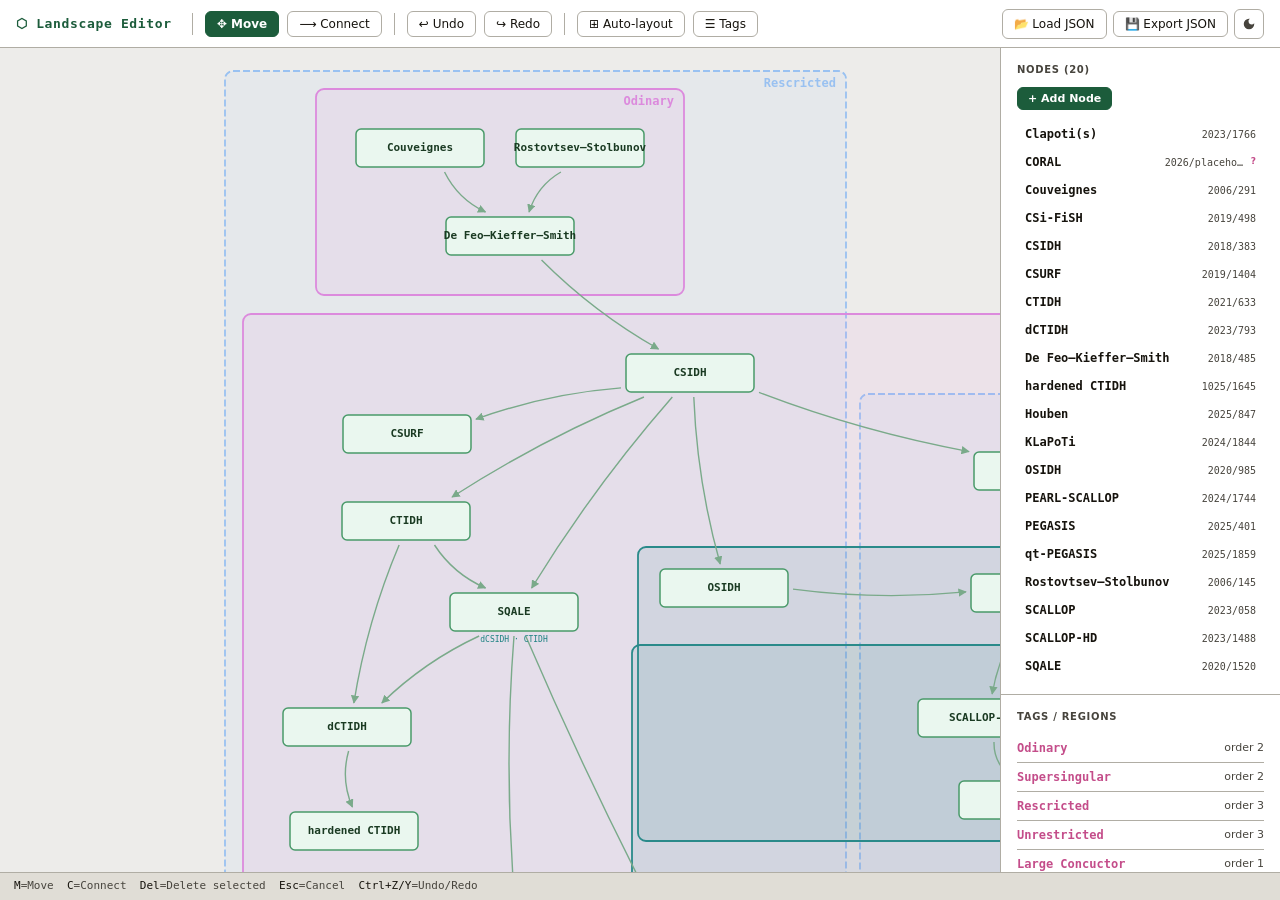
==== editor.html @ 54ca2d63 "new version" ====
<!DOCTYPE html>
<html lang="en">
<head>
<meta charset="UTF-8">
<meta name="viewport" content="width=device-width, initial-scale=1.0">
<title>Isogeny Hub — Landscape Editor</title>
<link rel="stylesheet" href="style.css">
<style>
/* ── Override body for editor layout ── */
html, body { height: 100%; overflow: hidden; }

/* ── App shell ── */
#app {
    display: flex;
    flex-direction: column;
    height: 100vh;
}

/* ── Topbar ── */
.topbar {
    display: flex;
    align-items: center;
    gap: 8px;
    padding: 6px 16px;
    background: var(--surface);
    border-bottom: 1px solid var(--border);
    flex-shrink: 0;
    flex-wrap: wrap;
    min-height: 48px;
}
.topbar-logo { font-family: var(--mono); font-size: 13px; font-weight: 600; color: var(--accent); letter-spacing:.05em; white-space:nowrap; margin-right: 8px; }
.topbar-sep  { width: 1px; height: 22px; background: var(--border); margin: 0 4px; flex-shrink: 0; }
.topbar-right { margin-left: auto; display: flex; gap: 6px; align-items: center; }

/* ── Mode buttons ── */
.mode-btn {
    padding: 5px 11px;
    border: 1px solid var(--border);
    border-radius: var(--r);
    background: var(--surface);
    color: var(--text);
    font-size: 12px;
    font-family: var(--sans);
    cursor: pointer;
    transition: all .15s;
    white-space: nowrap;
    display: flex; align-items: center; gap: 5px;
}
.mode-btn:hover { background: var(--surface2); }
.mode-btn.active { background: var(--accent); border-color: var(--accent); color: #fff; font-weight: 600; }
.mode-btn.danger:hover { background: var(--red, #c0392b); border-color: var(--red,#c0392b); color: #fff; }

/* ── Editor body ── */
.editor-body {
    display: flex;
    flex: 1;
    overflow: hidden;
}

/* ── Canvas ── */
.canvas-wrap {
    flex: 1;
    position: relative;
    overflow: hidden;
    background: var(--bg);
}
#graph-svg {
    display: block;
    width: 100%;
    height: 100%;
    touch-action: none;
}
#graph-svg.mode-move    { cursor: default; }
#graph-svg.mode-connect { cursor: crosshair; }
#graph-svg.mode-pan     { cursor: grab; }
#graph-svg.dragging-canvas { cursor: grabbing !important; }
#graph-svg.dragging-node   { cursor: grabbing !important; }

/* Connect line preview */
#connect-preview { pointer-events: none; }

/* ── Status bar ── */
.statusbar {
    height: 28px;
    background: var(--surface2);
    border-top: 1px solid var(--border);
    padding: 0 14px;
    display: flex;
    align-items: center;
    gap: 16px;
    font-size: 11px;
    color: var(--muted);
    flex-shrink: 0;
    font-family: var(--mono);
}
.statusbar-key { color: var(--text); }

/* ── Side panel ── */
.side-panel {
    width: 280px;
    min-width: 240px;
    background: var(--surface);
    border-left: 1px solid var(--border);
    display: flex;
    flex-direction: column;
    overflow: hidden;
    flex-shrink: 0;
}
.panel-section {
    padding: 14px 16px;
    border-bottom: 1px solid var(--border);
}
.panel-section-title {
    font-size: 10px;
    font-weight: 700;
    text-transform: uppercase;
    letter-spacing: .07em;
    color: var(--muted);
    margin-bottom: 10px;
}
.panel-scroll { overflow-y: auto; flex: 1; }

/* Form elements */
.field { margin-bottom: 10px; }
.field label { display: block; font-size: 11px; font-weight: 600; color: var(--muted); margin-bottom: 3px; text-transform: uppercase; letter-spacing:.04em; }
.field input, .field textarea, .field select {
    width: 100%;
    padding: 5px 8px;
    background: var(--bg);
    border: 1px solid var(--border);
    border-radius: var(--r);
    color: var(--text);
    font-size: 12px;
    font-family: var(--mono);
    transition: border-color .15s;
}
.field input:focus, .field textarea:focus {
    outline: none;
    border-color: var(--accent);
}
.field textarea { resize: vertical; min-height: 48px; }
.field .hint { font-size: 10px; color: var(--muted); margin-top: 2px; }
.checkbox-row { display: flex; align-items: center; gap: 7px; font-size: 12px; cursor: pointer; margin-bottom: 6px; }
.checkbox-row input[type=checkbox] { accent-color: var(--accent); width: 14px; height: 14px; cursor: pointer; }

/* Tag checkboxes */
.tag-checks { display: flex; flex-wrap: wrap; gap: 5px; margin-top: 4px; }
.tag-check {
    display: flex; align-items: center; gap: 4px;
    padding: 3px 8px;
    border: 1px solid var(--border);
    border-radius: 20px;
    font-size: 11px;
    cursor: pointer;
    transition: all .15s;
    background: var(--surface);
    color: var(--muted);
    font-family: var(--mono);
}
.tag-check.checked { background: var(--accent); border-color: var(--accent); color: #fff; }
.tag-check input { display: none; }

/* Node list */
.node-list { list-style: none; padding: 0; margin: 0; }
.node-list li {
    display: flex; align-items: center; gap: 6px;
    padding: 5px 8px;
    border-radius: var(--r);
    font-size: 12px;
    cursor: pointer;
    transition: background .1s;
}
.node-list li:hover { background: var(--surface2); }
.node-list li.selected { background: var(--accent-light); }
.node-list-name { font-family: var(--mono); font-weight: 600; flex: 1; color: var(--text); white-space: nowrap; overflow: hidden; text-overflow: ellipsis; }
.node-list-id   { font-size: 10px; color: var(--muted); font-family: var(--mono); white-space: nowrap; overflow: hidden; text-overflow: ellipsis; max-width: 80px; }

/* Tags manager */
.tag-row {
    display: flex; align-items: center; gap: 6px;
    padding: 5px 0;
    border-bottom: 1px solid var(--border);
}
.tag-row:last-child { border-bottom: none; }
.tag-label-text { font-family: var(--mono); font-size: 12px; flex: 1; color: var(--text); }
.tag-order-text { font-size: 11px; color: var(--muted); }

/* ── Modal ── */
.modal-overlay {
    position: fixed; inset: 0;
    background: rgba(0,0,0,.55);
    backdrop-filter: blur(2px);
    z-index: 200;
    display: flex; align-items: center; justify-content: center;
    padding: 20px;
}
.modal-box {
    background: var(--surface);
    border: 1px solid var(--border);
    border-radius: 10px;
    box-shadow: 0 12px 44px rgba(0,0,0,.22);
    max-width: 500px; width: 100%;
    max-height: 85vh; overflow-y: auto;
    position: relative;
}
.modal-header {
    padding: 18px 20px 14px;
    border-bottom: 1px solid var(--border);
    display: flex; align-items: center; justify-content: space-between;
}
.modal-title { font-family: var(--mono); font-size: 15px; font-weight: 600; }
.modal-close { background: none; border: none; cursor: pointer; color: var(--muted); font-size: 20px; padding: 2px 6px; border-radius: 4px; }
.modal-close:hover { background: var(--surface2); }
.modal-body { padding: 18px 20px; }
.modal-footer { padding: 12px 20px; border-top: 1px solid var(--border); display: flex; justify-content: flex-end; gap: 8px; }

/* ── Buttons ── */
.btn { padding: 6px 14px; border-radius: var(--r); font-size: 13px; font-family: var(--sans); cursor: pointer; transition: all .15s; border: 1px solid var(--border); background: var(--surface); color: var(--text); }
.btn:hover { background: var(--surface2); }
.btn-primary { background: var(--accent); border-color: var(--accent); color: #fff; font-weight: 600; }
.btn-primary:hover { background: var(--accent-h); }
.btn-danger  { background: #c0392b; border-color: #c0392b; color: #fff; font-weight: 600; }
.btn-danger:hover  { background: #a93226; }
.btn-sm { padding: 4px 10px; font-size: 11px; }
.btn-icon { padding: 4px 7px; font-size: 14px; line-height: 1; min-width: 26px; text-align: center; }

/* ── Uncertain badge in list ── */
.badge-uncertain { font-size: 9px; color: #c44d8a; font-weight: 700; }

/* ── Edge info panel ── */
.edge-info {
    padding: 12px 16px;
    font-size: 12px;
}
.edge-arrow { font-family: var(--mono); font-size: 13px; color: var(--accent); margin: 6px 0 12px; }

/* ── Empty state ── */
.empty-state { padding: 24px 16px; font-size: 12px; color: var(--muted); text-align: center; line-height: 1.6; }

/* ── Icon buttons ── */
.icon-btn { background: none; border: 1px solid var(--border); border-radius: var(--r); padding: 5px; cursor: pointer; color: var(--muted); display: flex; align-items: center; width: 30px; height: 30px; justify-content: center; transition: all .15s; }
.icon-btn:hover { background: var(--surface2); color: var(--text); }
.icon-btn svg { width: 14px; height: 14px; fill: currentColor; }

@media (max-width: 640px) {
    .side-panel { display: none; }
}
</style>
</head>
<body>
<div id="app">

<!-- ══ TOP BAR ══ -->
<div class="topbar">
    <span class="topbar-logo">⬡ Landscape Editor</span>
    <div class="topbar-sep"></div>

    <!-- Mode buttons -->
    <button class="mode-btn active" id="btn-move"    title="M">✥ Move</button>
    <button class="mode-btn"        id="btn-connect" title="C">⟶ Connect</button>

    <div class="topbar-sep"></div>

    <button class="mode-btn" id="btn-undo" title="Ctrl+Z">↩ Undo</button>
    <button class="mode-btn" id="btn-redo" title="Ctrl+Y">↪ Redo</button>

    <div class="topbar-sep"></div>

    <button class="mode-btn" id="btn-autolayout">⊞ Auto-layout</button>
    <button class="mode-btn" id="btn-tags">☰ Tags</button>

    <div class="topbar-right">
        <label class="mode-btn" title="Load JSON file" style="cursor:pointer">
            📂 Load JSON <input type="file" id="file-input" accept=".json" style="display:none">
        </label>
        <button class="mode-btn" id="btn-export">💾 Export JSON</button>
        <button class="icon-btn" id="btn-theme">
            <svg id="i-sun" viewBox="0 0 24 24" style="display:none"><path d="M12 7a5 5 0 1 0 0 10A5 5 0 0 0 12 7zM2 13h2c.55 0 1-.45 1-1s-.45-1-1-1H2c-.55 0-1 .45-1 1s.45 1 1 1zm18 0h2c.55 0 1-.45 1-1s-.45-1-1-1h-2c-.55 0-1 .45-1 1s.45 1 1 1zM11 2v2c0 .55.45 1 1 1s1-.45 1-1V2c0-.55-.45-1-1-1s-1 .45-1 1zm0 18v2c0 .55.45 1 1 1s1-.45 1-1v-2c0-.55-.45-1-1-1s-1 .45-1 1zM5.99 4.58a1 1 0 0 0-1.41 1.41l1.06 1.06a1 1 0 1 0 1.41-1.41L5.99 4.58zm12.37 12.37a1 1 0 0 0-1.41 1.41l1.06 1.06a1 1 0 1 0 1.41-1.41l-1.06-1.06zm1.06-12.37-1.06 1.06a1 1 0 1 0 1.41 1.41l1.06-1.06a1 1 0 0 0-1.41-1.41zM7.05 18.36l-1.06 1.06a1 1 0 1 0 1.41 1.41l1.06-1.06a1 1 0 0 0-1.41-1.41z"/></svg>
            <svg id="i-moon" viewBox="0 0 24 24"><path d="M12 3a9 9 0 1 0 9 9c0-.46-.04-.92-.1-1.36a5.389 5.389 0 0 1-4.4 2.26 5.403 5.403 0 0 1-3.14-9.8A9.028 9.028 0 0 0 12 3z"/></svg>
        </button>
    </div>
</div>

<!-- ══ EDITOR BODY ══ -->
<div class="editor-body">

    <!-- Canvas -->
    <div class="canvas-wrap" id="canvas-wrap">
        <svg id="graph-svg" class="mode-move" xmlns="http://www.w3.org/2000/svg">
            <defs>
                <marker id="arr" viewBox="0 0 10 10" refX="9" refY="5" markerWidth="6" markerHeight="6" orient="auto-start-reverse">
                    <path id="arr-path" d="M0,0 L10,5 L0,10 z"/>
                </marker>
                <marker id="arr-sel" viewBox="0 0 10 10" refX="9" refY="5" markerWidth="6" markerHeight="6" orient="auto-start-reverse">
                    <path d="M0,0 L10,5 L0,10 z" fill="#f59e0b"/>
                </marker>
                <marker id="arr-prev" viewBox="0 0 10 10" refX="9" refY="5" markerWidth="6" markerHeight="6" orient="auto-start-reverse">
                    <path d="M0,0 L10,5 L0,10 z" fill="#5cc98a" opacity=".6"/>
                </marker>
            </defs>
            <g id="root">
                <g id="layer-regions"></g>
                <g id="layer-edges"></g>
                <g id="layer-nodes"></g>
            </g>
            <!-- connect preview line -->
            <line id="connect-preview" x1="0" y1="0" x2="0" y2="0"
                  stroke="#5cc98a" stroke-width="1.5" stroke-dasharray="6,3"
                  marker-end="url(#arr-prev)" opacity="0" pointer-events="none"/>
        </svg>
    </div>

    <!-- Side panel -->
    <div class="side-panel" id="side-panel">
        <div class="panel-scroll" id="panel-content">
            <!-- filled by JS -->
        </div>
    </div>
</div>

<!-- ══ STATUS BAR ══ -->
<div class="statusbar">
    <span id="status-mode"><span class="statusbar-key">M</span>=Move&nbsp; <span class="statusbar-key">C</span>=Connect&nbsp; <span class="statusbar-key">Del</span>=Delete selected&nbsp; <span class="statusbar-key">Esc</span>=Cancel&nbsp; <span class="statusbar-key">Ctrl+Z/Y</span>=Undo/Redo</span>
    <span id="status-info" style="margin-left:auto"></span>
</div>

<!-- ══ MODALS ══ -->
<!-- Add/Edit Node -->
<div class="modal-overlay" id="modal-node" style="display:none">
    <div class="modal-box">
        <div class="modal-header">
            <span class="modal-title" id="modal-node-title">Add Node</span>
            <button class="modal-close" onclick="closeModal('modal-node')">✕</button>
        </div>
        <div class="modal-body">
            <div class="field">
                <label>ePrint ID <span style="color:var(--muted);font-weight:400">(YYYY/NNNN or noprint/name)</span></label>
                <input type="text" id="nf-id" placeholder="e.g. 2024/1234">
                <div class="hint">Used as unique key — cannot be changed after adding.</div>
            </div>
            <div class="field">
                <label>Display Name</label>
                <input type="text" id="nf-name" placeholder="e.g. CSIDH">
                <div class="hint">Use \n for a line break inside the node box.</div>
            </div>
            <div class="field">
                <label>ePrint URL <span style="color:var(--muted);font-weight:400">(leave blank if unknown)</span></label>
                <input type="url" id="nf-eprint" placeholder="https://eprint.iacr.org/...">
            </div>
            <div class="field">
                <label>Flavours <span style="color:var(--muted);font-weight:400">(comma-separated, optional)</span></label>
                <input type="text" id="nf-flavours" placeholder="e.g. CTIDH, dCTIDH">
            </div>
            <div class="field">
                <label>Tags / Categories</label>
                <div class="tag-checks" id="nf-tags"></div>
            </div>
            <div class="field">
                <label>Depends on <span style="color:var(--muted);font-weight:400">(comma-separated IDs)</span></label>
                <textarea id="nf-depends" placeholder="e.g. 2018/383, 2021/633" rows="2"></textarea>
            </div>
            <label class="checkbox-row">
                <input type="checkbox" id="nf-uncertain">
                Mark as <strong>uncertain</strong> (ePrint ID unverified)
            </label>
        </div>
        <div class="modal-footer">
            <button class="btn" onclick="closeModal('modal-node')">Cancel</button>
            <button class="btn btn-primary" id="nf-submit">Add Node</button>
        </div>
    </div>
</div>

<!-- Tags manager -->
<div class="modal-overlay" id="modal-tags" style="display:none">
    <div class="modal-box" style="max-width:640px">
        <div class="modal-header">
            <span class="modal-title">Manage Tags / Regions</span>
            <button class="modal-close" onclick="closeModal('modal-tags')">✕</button>
        </div>
        <div class="modal-body">
            <p style="font-size:12px;color:var(--muted);margin-bottom:14px">Tags define the region boxes drawn around nodes. <br><strong>Draw order:</strong> lower = drawn first (larger/outer box). Regions with draw_order > 2 use a dashed border.</p>
            <div id="tags-list"></div>
            <hr style="border:none;border-top:1px solid var(--border);margin:14px 0">
            <p class="panel-section-title">Add new tag</p>
            <div style="display:grid;grid-template-columns:1fr 80px 80px;gap:8px;align-items:end">
                <div class="field" style="margin:0">
                    <label>ID (no spaces)</label>
                    <input type="text" id="nt-id" placeholder="e.g. hd">
                </div>
                <div class="field" style="margin:0">
                    <label>Label</label>
                    <input type="text" id="nt-label" placeholder="HD">
                </div>
                <div class="field" style="margin:0">
                    <label>Order</label>
                    <input type="number" id="nt-order" value="3" min="1" max="9">
                </div>
            </div>
            <button class="btn btn-primary btn-sm" id="nt-add" style="margin-top:10px">Add Tag</button>
        </div>
        <div class="modal-footer">
            <button class="btn btn-primary" onclick="closeModal('modal-tags')">Done</button>
        </div>
    </div>
</div>

<!-- Export JSON -->
<div class="modal-overlay" id="modal-export" style="display:none">
    <div class="modal-box" style="max-width:600px">
        <div class="modal-header">
            <span class="modal-title">Export JSON</span>
            <button class="modal-close" onclick="closeModal('modal-export')">✕</button>
        </div>
        <div class="modal-body">
            <label class="checkbox-row" style="margin-bottom:12px">
                <input type="checkbox" id="exp-positions" checked>
                Include node positions (<code>_pos</code>) — viewer uses these if present, otherwise auto-layouts
            </label>
            <textarea id="exp-preview" style="width:100%;height:260px;font-family:var(--mono);font-size:11px;padding:8px;background:var(--bg);border:1px solid var(--border);border-radius:var(--r);color:var(--text);resize:none" readonly></textarea>
        </div>
        <div class="modal-footer">
            <button class="btn" onclick="closeModal('modal-export')">Cancel</button>
            <button class="btn btn-primary" id="btn-download">⬇ Download landscape_data.json</button>
        </div>
    </div>
</div>

<script>
'use strict';

/* ═══════════════════════════════════════
   CONSTANTS
═══════════════════════════════════════ */
const NODE_W = 128, NODE_H = 38
const NS = 'http://www.w3.org/2000/svg'

/* ═══════════════════════════════════════
   THEME
═══════════════════════════════════════ */
let isDark = (localStorage.getItem('theme') || (window.matchMedia('(prefers-color-scheme:dark)').matches ? 'dark' : 'light')) === 'dark'
applyTheme()
document.getElementById('btn-theme').addEventListener('click', () => {
    isDark = !isDark
    localStorage.setItem('theme', isDark ? 'dark' : 'light')
    applyTheme()
    render()
})
function applyTheme() {
    document.documentElement.setAttribute('data-theme', isDark ? 'dark' : 'light')
    document.getElementById('i-sun').style.display  = isDark ? 'block' : 'none'
    document.getElementById('i-moon').style.display = isDark ? 'none'  : 'block'
}

function C() {
    return isDark ? {
        bg: '#0b0b09', regionFill:'rgba(30,42,36,.5)', regionStroke:'#2a8a8a',
        regionLabel:'#c44d8a', edgeStroke:'#5a6e5a', arrow:'#5a6e5a',
        nodeFill:'#1e2820', nodeStroke:'#3a6a4a', nodeText:'#c8ecd4',
        noFill:'#2a2218', noStroke:'#6a5a3a', noText:'#c8b890',
        selStroke:'#f59e0b', hoverFill:'#283828',
        flavour:'#2a8a8a', muted:'#a09c92',
    } : {
        bg:'#edecea', regionFill:'rgba(200,235,220,.3)', regionStroke:'#1a8080',
        regionLabel:'#b0206a', edgeStroke:'#7aaa8a', arrow:'#7aaa8a',
        nodeFill:'#eaf7ef', nodeStroke:'#4a9a6a', nodeText:'#1a3a22',
        noFill:'#fdf5e6', noStroke:'#a08050', noText:'#5a4020',
        selStroke:'#f59e0b', hoverFill:'#d8f3dc',
        flavour:'#1a8080', muted:'#47443d',
    }
}

/* ═══════════════════════════════════════
   STATE
═══════════════════════════════════════ */
let state = {
    tagRegions: {},
    nodes: []           // each has _pos:{x,y} in editor
}
let undoStack = [], redoStack = []
let selected = null    // { type:'node'|'edge', id, edgeFrom, edgeTo }
let mode = 'move'      // 'move' | 'connect'
let connectFrom = null // node id when in connect mode, after first click
let pan = { x:0, y:0 }, zoom = 1
let dragNode = null, dragOffX = 0, dragOffY = 0
let draggingCanvas = false, dragCanvasStart = { x:0, y:0 }, panStart = { x:0, y:0 }

/* ═══════════════════════════════════════
   UNDO / REDO
═══════════════════════════════════════ */
function snapshot() {
    return JSON.parse(JSON.stringify(state))
}
function pushUndo() {
    undoStack.push(snapshot())
    if (undoStack.length > 60) undoStack.shift()
    redoStack = []
    updateUndoButtons()
}
function undo() {
    if (!undoStack.length) return
    redoStack.push(snapshot())
    state = undoStack.pop()
    selected = null
    render(); renderPanel(); updateUndoButtons()
}
function redo() {
    if (!redoStack.length) return
    undoStack.push(snapshot())
    state = redoStack.pop()
    selected = null
    render(); renderPanel(); updateUndoButtons()
}
function updateUndoButtons() {
    document.getElementById('btn-undo').disabled = !undoStack.length
    document.getElementById('btn-redo').disabled = !redoStack.length
}

/* ═══════════════════════════════════════
   AUTO-LAYOUT (Sugiyama-style)
═══════════════════════════════════════ */
function autoLayout() {
    const nodes = state.nodes
    const SPACING_X = 160, SPACING_Y = 100, PAD = 60

    const outEdges = {}, inEdges = {}
    nodes.forEach(n => { outEdges[n.id] = []; inEdges[n.id] = [] })
    nodes.forEach(n => {
        for (const dep of (n.depends_on || [])) {
            if (outEdges[dep]) outEdges[dep].push(n.id)
            if (inEdges[n.id] !== undefined) inEdges[n.id].push(dep)
        }
    })

    // Topological sort (Kahn)
    const inDeg = {}
    nodes.forEach(n => inDeg[n.id] = inEdges[n.id].length)
    const queue = nodes.filter(n => inDeg[n.id] === 0).map(n => n.id)
    const topo = []
    while (queue.length) {
        const id = queue.shift(); topo.push(id)
        for (const s of outEdges[id]) { if (--inDeg[s] === 0) queue.push(s) }
    }
    // Any remaining (cycles) just append
    nodes.forEach(n => { if (!topo.includes(n.id)) topo.push(n.id) })

    // Layer assignment
    const layer = {}
    nodes.forEach(n => layer[n.id] = 0)
    for (const id of topo) {
        for (const s of outEdges[id]) layer[s] = Math.max(layer[s] || 0, (layer[id] || 0) + 1)
    }

    const numLayers = Math.max(...Object.values(layer)) + 1
    const layers = Array.from({ length: numLayers }, () => [])
    for (const n of nodes) layers[layer[n.id]].push(n.id)

    // Barycenter ordering
    const pos = {}
    layers.forEach((l, i) => l.forEach((id, j) => pos[id] = j))
    const avg = arr => arr.length ? arr.reduce((a,b)=>a+b,0)/arr.length : 0
    for (let pass = 0; pass < 4; pass++) {
        for (let i = 1; i < layers.length; i++) {
            layers[i].sort((a,b) => avg(inEdges[a].map(p=>pos[p]??0)) - avg(inEdges[b].map(p=>pos[p]??0)))
            layers[i].forEach((id,j) => pos[id] = j)
        }
        for (let i = layers.length-2; i >= 0; i--) {
            layers[i].sort((a,b) => avg(outEdges[a].map(s=>pos[s]??0)) - avg(outEdges[b].map(s=>pos[s]??0)))
            layers[i].forEach((id,j) => pos[id] = j)
        }
    }

    // Assign coords
    const maxInLayer = Math.max(...layers.map(l=>l.length))
    const totalW = maxInLayer * SPACING_X
    const nodeById = {}
    nodes.forEach(n => nodeById[n.id] = n)
    for (let l = 0; l < layers.length; l++) {
        const row = layers[l]
        const rowW = (row.length - 1) * SPACING_X
        const startX = totalW/2 - rowW/2 + PAD
        row.forEach((id, i) => {
            const n = nodeById[id]
            if (n) n._pos = { x: startX + i * SPACING_X, y: PAD + l * SPACING_Y }
        })
    }

    resetView()
}

/* ═══════════════════════════════════════
   RENDER (SVG)
═══════════════════════════════════════ */
function hexToRgb(hex) {
    const r = parseInt(hex.slice(1,3),16)
    const g = parseInt(hex.slice(3,5),16)
    const b = parseInt(hex.slice(5,7),16)
    return `${r},${g},${b}`
}
const svg      = document.getElementById('graph-svg')
const layerR   = document.getElementById('layer-regions')
const layerE   = document.getElementById('layer-edges')
const layerN   = document.getElementById('layer-nodes')
const rootG    = document.getElementById('root')

function svgEl(tag, attrs={}) {
    const e = document.createElementNS(NS, tag)
    for (const [k,v] of Object.entries(attrs)) e.setAttribute(k,v)
    return e
}

function rectIntersect(ox,oy,rx,ry,hw,hh) {
    const dx=rx-ox, dy=ry-oy
    if (Math.hypot(dx,dy)<1) return [rx,ry]
    const M=5, cands=[]
    const tryT=(t,px,py)=>{ if(t>.001&&Math.abs(px-rx)<=hw+M+.5&&Math.abs(py-ry)<=hh+M+.5) cands.push([t,px,py]) }
    if (Math.abs(dx)>.001) {
        const t1=(rx-hw-M-ox)/dx; tryT(t1,ox+t1*dx,oy+t1*dy)
        const t2=(rx+hw+M-ox)/dx; tryT(t2,ox+t2*dx,oy+t2*dy)
    }
    if (Math.abs(dy)>.001) {
        const t3=(ry-hh-M-oy)/dy; tryT(t3,ox+t3*dx,oy+t3*dy)
        const t4=(ry+hh+M-oy)/dy; tryT(t4,ox+t4*dx,oy+t4*dy)
    }
    cands.sort((a,b)=>a[0]-b[0])
    return cands.length ? [cands[0][1],cands[0][2]] : [rx,ry]
}

function render() {
    const c = C()
    document.getElementById('arr-path').setAttribute('fill', c.arrow)

    // Clear layers
    ;[layerR, layerE, layerN].forEach(l => { while(l.firstChild) l.removeChild(l.firstChild) })

    const nodeById = {}
    state.nodes.forEach(n => nodeById[n.id] = n)

    // ── Region boxes ──
    const PADS = [0, 22, 40, 58, 76]
    const regionEntries = Object.entries(state.tagRegions)
        .sort((a,b) => (b[1].draw_order||1) - (a[1].draw_order||1))
    for (const [tagId, tagDef] of regionEntries) {
        const tagged = state.nodes.filter(n => (n.tags||[]).includes(tagId) && n._pos)
        if (!tagged.length) continue
        let minX=Infinity,minY=Infinity,maxX=-Infinity,maxY=-Infinity
        for (const n of tagged) {
            minX=Math.min(minX,n._pos.x-NODE_W/2); minY=Math.min(minY,n._pos.y-NODE_H/2)
            maxX=Math.max(maxX,n._pos.x+NODE_W/2); maxY=Math.max(maxY,n._pos.y+NODE_H/2)
        }
        const order = tagDef.draw_order || 1
        const pad   = PADS[Math.min(order, PADS.length-1)]
        const rx=minX-pad, ry=minY-pad, rw=(maxX-minX)+pad*2, rh=(maxY-minY)+pad*2

        const tagColor = tagDef.color || c.regionStroke
        layerR.appendChild(svgEl('rect', {
            x:rx, y:ry, width:rw, height:rh, rx:8, ry:8,
            fill: isDark ? `rgba(${hexToRgb(tagColor)},0.18)` : `rgba(${hexToRgb(tagColor)},0.10)`,
            stroke: tagColor, 'stroke-width':'1.8',
            'stroke-dasharray': order>2 ? '7,3' : 'none'
        }))
        // Label: top-right corner, just inside the box
        layerR.appendChild(svgEl('text', {
            x: rx+rw-10, y: ry+16,
            'text-anchor':'end',
            fill: tagColor,
            'font-family':'ui-monospace,monospace',
            'font-size':'12', 'font-weight':'700',
            'pointer-events':'none'
        })).textContent = tagDef.label
    }

    // ── Edges ──
    state.nodes.forEach(tgtNode => {
        const tp = tgtNode._pos; if (!tp) return
        ;(tgtNode.depends_on||[]).forEach(srcId => {
            const srcNode = nodeById[srcId]; if (!srcNode?._pos) return
            const sp = srcNode._pos
            const [x1,y1] = rectIntersect(tp.x,tp.y, sp.x,sp.y, NODE_W/2, NODE_H/2)
            const [x2,y2] = rectIntersect(sp.x,sp.y, tp.x,tp.y, NODE_W/2, NODE_H/2)
            const mx=(x1+x2)/2, my=(y1+y2)/2
            const len=Math.hypot(x2-x1,y2-y1)||1
            const nx=-(y2-y1)/len*10, ny=(x2-x1)/len*10
            const edgeId = `edge::${srcId}::${tgtNode.id}`
            const isSel  = selected?.type==='edge' && selected.id===edgeId

            // Transparent wide hit area
            const hit = svgEl('path', {
                d:`M${x1},${y1} Q${mx+nx},${my+ny} ${x2},${y2}`,
                fill:'none', stroke:'transparent', 'stroke-width':'12',
                'data-edge':edgeId, 'data-from':srcId, 'data-to':tgtNode.id,
                class:'edge-hit', style:'cursor:pointer'
            })
            // Visible line
            const line = svgEl('path', {
                d:`M${x1},${y1} Q${mx+nx},${my+ny} ${x2},${y2}`,
                fill:'none',
                stroke: isSel ? '#f59e0b' : c.edgeStroke,
                'stroke-width': isSel ? '2.2' : '1.4',
                'marker-end': isSel ? 'url(#arr-sel)' : 'url(#arr)',
                'pointer-events':'none'
            })
            layerE.appendChild(hit)
            layerE.appendChild(line)
        })
    })

    // ── Nodes ──
    state.nodes.forEach(node => {
        const p = node._pos; if (!p) return
        const hasLink = !!node.eprint
        const isSel   = selected?.type==='node' && selected.id===node.id
        const c = C()

        const g = svgEl('g', { class:'node-g', 'data-id':node.id, style:'cursor:pointer' })

        g.appendChild(svgEl('rect', {
            x:p.x-NODE_W/2, y:p.y-NODE_H/2, width:NODE_W, height:NODE_H, rx:5,
            fill: hasLink ? c.nodeFill : c.noFill,
            stroke: isSel ? c.selStroke : (hasLink ? c.nodeStroke : c.noStroke),
            'stroke-width': isSel ? '2.5' : '1.5',
            'stroke-dasharray': node._uncertain ? '4,2' : 'none'
        }))

        if (node._uncertain) {
            const t = svgEl('text', {
                x:p.x+NODE_W/2-5, y:p.y-NODE_H/2+9,
                'text-anchor':'end', fill:c.muted,
                'font-family':'ui-monospace,monospace','font-size':'8','pointer-events':'none'
            })
            t.textContent = '?'; g.appendChild(t)
        }

        const lines = node.name.split('\\n')
        if (lines.length===1) {
            const t = svgEl('text', {
                x:p.x, y:p.y, 'text-anchor':'middle','dominant-baseline':'middle',
                fill: c.nodeText,
                'font-family':'ui-monospace,monospace','font-size':'11','font-weight':'600','pointer-events':'none'
            })
            t.textContent = lines[0]; g.appendChild(t)
        } else {
            lines.forEach((line,i) => {
                const t = svgEl('text', {
                    x:p.x, y:p.y+(i-(lines.length-1)/2)*13,
                    'text-anchor':'middle','dominant-baseline':'middle',
                    fill: c.nodeText,
                    'font-family':'ui-monospace,monospace','font-size':'10','font-weight':'600','pointer-events':'none'
                })
                t.textContent = line; g.appendChild(t)
            })
        }

        if (node.flavours?.length) {
            const t = svgEl('text', {
                x:p.x, y:p.y+NODE_H/2+11, 'text-anchor':'middle',
                fill:c.flavour,'font-family':'ui-monospace,monospace','font-size':'8','pointer-events':'none'
            })
            t.textContent = node.flavours.join(' · '); g.appendChild(t)
        }

        // Connect-mode source highlight ring
        if (mode==='connect' && connectFrom===node.id) {
            g.appendChild(svgEl('rect',{
                x:p.x-NODE_W/2-4,y:p.y-NODE_H/2-4,width:NODE_W+8,height:NODE_H+8,rx:8,
                fill:'none',stroke:'#5cc98a','stroke-width':'2','stroke-dasharray':'5,3','pointer-events':'none'
            }))
        }

        layerN.appendChild(g)
    })

    applyTransform()
}

/* ═══════════════════════════════════════
   PAN / ZOOM
═══════════════════════════════════════ */
function applyTransform() {
    rootG.setAttribute('transform', `translate(${pan.x},${pan.y}) scale(${zoom})`)
}
function resetView() {
    pan = {x:40,y:40}; zoom = 1; applyTransform()
}
function svgCoord(clientX, clientY) {
    const rect = svg.getBoundingClientRect()
    return {
        x: (clientX - rect.left  - pan.x) / zoom,
        y: (clientY - rect.top   - pan.y) / zoom
    }
}
function nodeAt(clientX, clientY) {
    const {x,y} = svgCoord(clientX, clientY)
    return state.nodes.find(n => n._pos &&
        Math.abs(n._pos.x - x) <= NODE_W/2 &&
        Math.abs(n._pos.y - y) <= NODE_H/2)
}

/* ═══════════════════════════════════════
   MOUSE EVENTS
═══════════════════════════════════════ */
const previewLine = document.getElementById('connect-preview')

svg.addEventListener('mousedown', e => {
    const nodeEl = e.target.closest('.node-g')
    const edgeEl = e.target.closest('.edge-hit')

    if (mode === 'connect') {
        if (!nodeEl) return
        const id = nodeEl.dataset.id
        if (!connectFrom) {
            connectFrom = id
            setStatus(`Connecting from <strong>${id}</strong> — click target node`)
            render()
        } else {
            if (id !== connectFrom) {
                // Add edge if not already there
                const tgt = state.nodes.find(n => n.id===id)
                if (tgt && !tgt.depends_on.includes(connectFrom)) {
                    pushUndo()
                    tgt.depends_on = [...(tgt.depends_on||[]), connectFrom]
                }
            }
            connectFrom = null
            previewLine.setAttribute('opacity','0')
            render(); renderPanel()
        }
        return
    }

    // Move mode
    if (nodeEl) {
        const id = nodeEl.dataset.id
        selected = { type:'node', id }
        const n = state.nodes.find(n=>n.id===id)
        const {x,y} = svgCoord(e.clientX, e.clientY)
        dragNode = n
        dragOffX = x - n._pos.x
        dragOffY = y - n._pos.y
        svg.classList.add('dragging-node')
        render(); renderPanel()
        e.stopPropagation()
    } else if (edgeEl) {
        selected = { type:'edge', id:edgeEl.dataset.edge, edgeFrom:edgeEl.dataset.from, edgeTo:edgeEl.dataset.to }
        render(); renderPanel()
    } else {
        // Drag canvas
        selected = null
        draggingCanvas = true
        dragCanvasStart = { x:e.clientX, y:e.clientY }
        panStart = { x:pan.x, y:pan.y }
        svg.classList.add('dragging-canvas')
        renderPanel()
    }
})

window.addEventListener('mousemove', e => {
    if (dragNode) {
        const {x,y} = svgCoord(e.clientX, e.clientY)
        dragNode._pos = { x: x-dragOffX, y: y-dragOffY }
        render()
        return
    }
    if (draggingCanvas) {
        pan.x = panStart.x + (e.clientX - dragCanvasStart.x)
        pan.y = panStart.y + (e.clientY - dragCanvasStart.y)
        applyTransform()
        return
    }
    // Connect preview line
    if (mode==='connect' && connectFrom) {
        const srcNode = state.nodes.find(n=>n.id===connectFrom)
        if (srcNode?._pos) {
            const {x,y} = svgCoord(e.clientX, e.clientY)
            const sx = srcNode._pos.x*zoom+pan.x, sy = srcNode._pos.y*zoom+pan.y
            const rect = svg.getBoundingClientRect()
            const ex = e.clientX - rect.left, ey = e.clientY - rect.top
            previewLine.setAttribute('x1', sx)
            previewLine.setAttribute('y1', sy)
            previewLine.setAttribute('x2', ex)
            previewLine.setAttribute('y2', ey)
            previewLine.setAttribute('opacity', '1')
        }
    }
})

window.addEventListener('mouseup', e => {
    if (dragNode) {
        pushUndo()
        dragNode = null
        svg.classList.remove('dragging-node')
    }
    if (draggingCanvas) {
        draggingCanvas = false
        svg.classList.remove('dragging-canvas')
    }
})

svg.addEventListener('wheel', e => {
    e.preventDefault()
    const rect = svg.getBoundingClientRect()
    const cx = e.clientX - rect.left, cy = e.clientY - rect.top
    const factor = e.deltaY < 0 ? 1.1 : 1/1.1
    const newZoom = Math.max(.15, Math.min(5, zoom*factor))
    pan.x = cx - (cx - pan.x) * (newZoom/zoom)
    pan.y = cy - (cy - pan.y) * (newZoom/zoom)
    zoom = newZoom
    applyTransform()
}, { passive:false })

/* ── Touch events ── */
let touchStartDist = null
svg.addEventListener('touchstart', e => {
    if (e.touches.length===2) {
        touchStartDist = Math.hypot(e.touches[0].clientX-e.touches[1].clientX, e.touches[0].clientY-e.touches[1].clientY)
    }
}, { passive:true })
svg.addEventListener('touchmove', e => {
    if (e.touches.length===2 && touchStartDist) {
        const d = Math.hypot(e.touches[0].clientX-e.touches[1].clientX, e.touches[0].clientY-e.touches[1].clientY)
        const mx=(e.touches[0].clientX+e.touches[1].clientX)/2, my=(e.touches[0].clientY+e.touches[1].clientY)/2
        const rect=svg.getBoundingClientRect(), cx=mx-rect.left, cy=my-rect.top
        const factor=d/touchStartDist
        const newZoom=Math.max(.15,Math.min(5,zoom*factor))
        pan.x=cx-(cx-pan.x)*(newZoom/zoom); pan.y=cy-(cy-pan.y)*(newZoom/zoom)
        zoom=newZoom; touchStartDist=d; applyTransform()
    }
}, { passive:true })

/* ═══════════════════════════════════════
   KEYBOARD
═══════════════════════════════════════ */
document.addEventListener('keydown', e => {
    if (e.target.tagName==='INPUT'||e.target.tagName==='TEXTAREA') return
    if ((e.key==='Delete'||e.key==='Backspace') && selected) deleteSelected()
    if (e.key==='Escape') {
        connectFrom = null; previewLine.setAttribute('opacity','0')
        selected = null; render(); renderPanel()
    }
    if (e.key==='m'||e.key==='M') setMode('move')
    if (e.key==='c'||e.key==='C') setMode('connect')
    if ((e.ctrlKey||e.metaKey) && e.key==='z') { e.preventDefault(); undo() }
    if ((e.ctrlKey||e.metaKey) && (e.key==='y'||(e.shiftKey&&e.key==='Z'))) { e.preventDefault(); redo() }
})

/* ═══════════════════════════════════════
   MODE SWITCHING
═══════════════════════════════════════ */
function setMode(m) {
    mode = m
    connectFrom = null
    previewLine.setAttribute('opacity','0')
    document.getElementById('btn-move').classList.toggle('active', m==='move')
    document.getElementById('btn-connect').classList.toggle('active', m==='connect')
    svg.className.baseVal = `mode-${m}`
    setStatus(m==='connect' ? 'Click a <strong>source</strong> node to begin connecting' : '')
    render()
}
document.getElementById('btn-move').addEventListener('click', ()=>setMode('move'))
document.getElementById('btn-connect').addEventListener('click', ()=>setMode('connect'))

/* ═══════════════════════════════════════
   DELETE SELECTED
═══════════════════════════════════════ */
function deleteSelected() {
    if (!selected) return
    pushUndo()
    if (selected.type==='node') {
        const id = selected.id
        state.nodes = state.nodes.filter(n=>n.id!==id)
        state.nodes.forEach(n => { n.depends_on=(n.depends_on||[]).filter(d=>d!==id) })
    } else if (selected.type==='edge') {
        const tgt = state.nodes.find(n=>n.id===selected.edgeTo)
        if (tgt) tgt.depends_on=(tgt.depends_on||[]).filter(d=>d!==selected.edgeFrom)
    }
    selected=null; render(); renderPanel()
}

/* ═══════════════════════════════════════
   STATUS BAR
═══════════════════════════════════════ */
function setStatus(msg) {
    document.getElementById('status-info').innerHTML = msg||''
}

/* ═══════════════════════════════════════
   SIDE PANEL
═══════════════════════════════════════ */
function renderPanel() {
    const panel = document.getElementById('panel-content')
    panel.innerHTML = ''

    if (selected?.type==='node') {
        renderNodePanel(panel)
    } else if (selected?.type==='edge') {
        renderEdgePanel(panel)
    } else {
        renderGlobalPanel(panel)
    }
}

function renderGlobalPanel(panel) {
    // Node list
    const sec = div('panel-section')
    sec.innerHTML = `<div class="panel-section-title">Nodes (${state.nodes.length})</div>`
    const addBtn = document.createElement('button')
    addBtn.className='btn btn-primary btn-sm'; addBtn.textContent='+ Add Node'
    addBtn.style.marginBottom='10px'
    addBtn.onclick = () => openAddNodeModal()
    sec.appendChild(addBtn)

    const ul = document.createElement('ul'); ul.className='node-list'
    const sorted = [...state.nodes].sort((a,b)=>a.name.localeCompare(b.name))
    sorted.forEach(n => {
        const li = document.createElement('li')
        li.innerHTML = `<span class="node-list-name">${n.name.replace('\\n',' ')}</span><span class="node-list-id">${n.id}</span>${n._uncertain?'<span class="badge-uncertain">?</span>':''}`
        li.addEventListener('click', ()=>{
            selected={type:'node',id:n.id}; render(); renderPanel()
        })
        ul.appendChild(li)
    })
    sec.appendChild(ul)
    panel.appendChild(sec)

    // Tag list summary
    const sec2 = div('panel-section')
    sec2.innerHTML = `<div class="panel-section-title">Tags / Regions</div>`
    Object.entries(state.tagRegions).forEach(([id,t])=>{
        const row = document.createElement('div'); row.className='tag-row'
        row.innerHTML=`<span class="tag-label-text" style="color:#c44d8a;font-weight:700">${t.label}</span><span class="tag-order-text">order ${t.draw_order}</span>`
        sec2.appendChild(row)
    })
    const tagBtn = document.createElement('button')
    tagBtn.className='btn btn-sm'; tagBtn.textContent='Manage Tags'
    tagBtn.style.marginTop='10px'
    tagBtn.onclick=()=>openTagsModal()
    sec2.appendChild(tagBtn)
    panel.appendChild(sec2)
}

function renderNodePanel(panel) {
    const node = state.nodes.find(n=>n.id===selected.id)
    if (!node) { renderGlobalPanel(panel); return }

    const sec = div('panel-section')
    sec.innerHTML = `<div style="display:flex;align-items:center;justify-content:space-between;margin-bottom:10px">
        <div class="panel-section-title" style="margin:0">Edit Node</div>
        <button class="btn btn-danger btn-sm" id="pp-delete">Delete</button>
    </div>`

    sec.querySelector('#pp-delete').addEventListener('click', deleteSelected)

    // Fields
    const fields = [
        { label:'ePrint ID', id:'pp-id', val:node.id, hint:'Read-only', readonly:true },
        { label:'Display Name (\\\\n = line break)', id:'pp-name', val:node.name },
        { label:'ePrint URL', id:'pp-eprint', val:node.eprint||'', type:'url' },
        { label:'Flavours (comma-separated)', id:'pp-flavours', val:(node.flavours||[]).join(', ') },
    ]
    fields.forEach(f => {
        const d = div('field')
        d.innerHTML=`<label>${f.label}${f.hint?`<span style="font-weight:400;color:var(--muted)"> — ${f.hint}</span>`:''}</label>
            <input type="${f.type||'text'}" id="${f.id}" value="${escHtml(f.val||'')}" ${f.readonly?'readonly':''} style="${f.readonly?'opacity:.5':''}">`
        sec.appendChild(d)
    })

    // Depends on
    const depDiv = div('field')
    depDiv.innerHTML=`<label>Depends on (comma-separated IDs)</label>
        <textarea id="pp-depends" rows="3">${(node.depends_on||[]).join(', ')}</textarea>`
    sec.appendChild(depDiv)

    // Tags
    const tagDiv = div('field')
    tagDiv.innerHTML=`<label>Tags</label><div class="tag-checks" id="pp-tags"></div>`
    sec.appendChild(tagDiv)

    // Uncertain
    const uncDiv = div('field')
    uncDiv.innerHTML=`<label class="checkbox-row"><input type="checkbox" id="pp-uncertain" ${node._uncertain?'checked':''}> Mark as uncertain</label>`
    sec.appendChild(uncDiv)

    const saveBtn = document.createElement('button')
    saveBtn.className='btn btn-primary'; saveBtn.style.width='100%'; saveBtn.textContent='Save Changes'
    saveBtn.addEventListener('click', () => {
        pushUndo()
        node.name    = document.getElementById('pp-name').value.trim()
        node.eprint  = document.getElementById('pp-eprint').value.trim() || null
        node.flavours = document.getElementById('pp-flavours').value.split(',').map(s=>s.trim()).filter(Boolean)
        node.depends_on = document.getElementById('pp-depends').value.split(',').map(s=>s.trim()).filter(Boolean)
        node._uncertain = document.getElementById('pp-uncertain').checked
        node.tags = []
        document.querySelectorAll('#pp-tags .tag-check').forEach(tc => {
            if (tc.classList.contains('checked')) node.tags.push(tc.dataset.tag)
        })
        render(); renderPanel()
    })
    sec.appendChild(saveBtn)
    panel.appendChild(sec)

    // Populate tag checks after DOM is ready
    const tagContainer = sec.querySelector('#pp-tags')
    Object.entries(state.tagRegions).forEach(([tagId, tagDef]) => {
        const tc = document.createElement('div')
        tc.className = 'tag-check' + ((node.tags||[]).includes(tagId) ? ' checked' : '')
        tc.dataset.tag = tagId; tc.textContent = tagDef.label
        tc.addEventListener('click', ()=> tc.classList.toggle('checked'))
        tagContainer.appendChild(tc)
    })

    // Back button
    const backBtn = document.createElement('button')
    backBtn.className='btn btn-sm'; backBtn.textContent='← Back'; backBtn.style.margin='10px 16px 0'
    backBtn.addEventListener('click', ()=>{ selected=null; render(); renderPanel() })
    panel.insertBefore(backBtn, panel.firstChild)
}

function renderEdgePanel(panel) {
    const sec = div('panel-section')
    sec.innerHTML=`<div class="panel-section-title">Edge</div>
        <div class="edge-info">
            <div style="font-size:11px;color:var(--muted)">from</div>
            <div class="edge-arrow">${selected.edgeFrom}</div>
            <div style="font-size:11px;color:var(--muted)">to</div>
            <div class="edge-arrow">${selected.edgeTo}</div>
            <button class="btn btn-danger btn-sm" id="ep-delete" style="margin-top:8px">Delete Edge</button>
        </div>`
    sec.querySelector('#ep-delete').addEventListener('click', deleteSelected)
    panel.appendChild(sec)

    const backBtn = document.createElement('button')
    backBtn.className='btn btn-sm'; backBtn.textContent='← Back'; backBtn.style.margin='10px 16px 0'
    backBtn.addEventListener('click', ()=>{ selected=null; render(); renderPanel() })
    panel.insertBefore(backBtn, panel.firstChild)
}

/* ═══════════════════════════════════════
   MODALS
═══════════════════════════════════════ */
function openAddNodeModal(editId=null) {
    const modal = document.getElementById('modal-node')
    document.getElementById('modal-node-title').textContent = 'Add Node'
    document.getElementById('nf-id').value = ''
    document.getElementById('nf-name').value = ''
    document.getElementById('nf-eprint').value = ''
    document.getElementById('nf-flavours').value = ''
    document.getElementById('nf-depends').value = ''
    document.getElementById('nf-uncertain').checked = false

    // Tag checkboxes
    const tc = document.getElementById('nf-tags'); tc.innerHTML=''
    Object.entries(state.tagRegions).forEach(([tagId,tagDef]) => {
        const el = document.createElement('div')
        el.className='tag-check'; el.dataset.tag=tagId; el.textContent=tagDef.label
        el.addEventListener('click',()=>el.classList.toggle('checked'))
        tc.appendChild(el)
    })

    document.getElementById('nf-submit').onclick = () => {
        const id = document.getElementById('nf-id').value.trim()
        if (!id) { alert('ePrint ID is required'); return }
        if (state.nodes.find(n=>n.id===id)) { alert(`ID "${id}" already exists`); return }
        pushUndo()
        const tags = [...document.querySelectorAll('#nf-tags .tag-check.checked')].map(t=>t.dataset.tag)
        const deps = document.getElementById('nf-depends').value.split(',').map(s=>s.trim()).filter(Boolean)
        const newNode = {
            id,
            name:    document.getElementById('nf-name').value.trim() || id,
            eprint:  document.getElementById('nf-eprint').value.trim() || null,
            tags,
            flavours: document.getElementById('nf-flavours').value.split(',').map(s=>s.trim()).filter(Boolean),
            depends_on: deps,
            _uncertain: document.getElementById('nf-uncertain').checked,
            _pos: { x: 200 + Math.random()*300, y: 200 + Math.random()*200 }
        }
        state.nodes.push(newNode)
        closeModal('modal-node')
        selected = {type:'node', id}
        render(); renderPanel()
    }
    modal.style.display='flex'
}

function openTagsModal() {
    const list = document.getElementById('tags-list'); list.innerHTML=''

    // Sort by draw_order ascending for display
    const entries = Object.entries(state.tagRegions)
        .sort((a,b) => (a[1].draw_order||1) - (b[1].draw_order||1))

    entries.forEach(([tagId, tagDef], idx) => {
        const row = document.createElement('div')
        row.className = 'tag-row'
        row.style.cssText = 'display:grid;grid-template-columns:20px 1fr 90px 70px 36px 36px 32px;gap:6px;align-items:center;padding:8px 0;border-bottom:1px solid var(--border)'

        // Drag handle (visual only)
        const handle = document.createElement('span')
        handle.textContent = '⠿'; handle.style.cssText = 'color:var(--muted);cursor:grab;font-size:14px;text-align:center'
        row.appendChild(handle)

        // Label input
        const labelIn = document.createElement('input')
        labelIn.value = tagDef.label
        labelIn.style.cssText = 'width:100%;padding:4px 7px;background:var(--bg);border:1px solid var(--border);border-radius:4px;color:var(--text);font-size:12px;font-family:var(--mono)'
        labelIn.addEventListener('change', () => {
            pushUndo(); tagDef.label = labelIn.value.trim(); render()
        })
        row.appendChild(labelIn)

        // ID (read-only pill)
        const idSpan = document.createElement('span')
        idSpan.textContent = `[${tagId}]`
        idSpan.style.cssText = 'font-size:10px;color:var(--muted);font-family:var(--mono);overflow:hidden;text-overflow:ellipsis;white-space:nowrap'
        row.appendChild(idSpan)

        // Draw order: − value + buttons
        const orderWrap = document.createElement('div')
        orderWrap.style.cssText = 'display:flex;align-items:center;gap:3px'
        const orderLabel = document.createElement('span')
        orderLabel.style.cssText = 'font-size:10px;color:var(--muted);margin-right:2px'
        orderLabel.textContent = 'lvl'
        const btnDec = document.createElement('button')
        btnDec.className='btn btn-icon btn-sm'; btnDec.textContent='−'; btnDec.title='Lower level (outer box)'
        const orderVal = document.createElement('span')
        orderVal.textContent = tagDef.draw_order||1
        orderVal.style.cssText='font-family:var(--mono);font-size:12px;min-width:14px;text-align:center'
        const btnInc = document.createElement('button')
        btnInc.className='btn btn-icon btn-sm'; btnInc.textContent='+'; btnInc.title='Higher level (inner box)'
        btnDec.onclick = () => {
            if ((tagDef.draw_order||1) <= 1) return
            pushUndo(); tagDef.draw_order = (tagDef.draw_order||1) - 1
            orderVal.textContent = tagDef.draw_order; render()
        }
        btnInc.onclick = () => {
            pushUndo(); tagDef.draw_order = (tagDef.draw_order||1) + 1
            orderVal.textContent = tagDef.draw_order; render()
        }
        orderWrap.append(orderLabel, btnDec, orderVal, btnInc)
        row.appendChild(orderWrap)

        // Color picker for region stroke/label
        const colorPicker = document.createElement('input')
        colorPicker.type = 'color'
        colorPicker.value = tagDef.color || '#2a8a8a'
        colorPicker.title = 'Region color'
        colorPicker.style.cssText = 'width:32px;height:28px;padding:1px;border:1px solid var(--border);border-radius:4px;cursor:pointer;background:none'
        colorPicker.addEventListener('input', () => {
            tagDef.color = colorPicker.value; render()
        })
        row.appendChild(colorPicker)

        // Move up / down
        const btnUp = document.createElement('button')
        btnUp.className='btn btn-icon btn-sm'; btnUp.textContent='↑'; btnUp.disabled = idx===0
        btnUp.title='Move up'
        btnUp.onclick = () => {
            if (idx===0) return
            pushUndo()
            // swap draw_order with previous
            const prev = entries[idx-1][1]
            const tmp = tagDef.draw_order; tagDef.draw_order = prev.draw_order; prev.draw_order = tmp
            render(); openTagsModal()
        }
        row.appendChild(btnUp)

        // Delete
        const btnDel = document.createElement('button')
        btnDel.className='btn btn-danger btn-icon btn-sm'; btnDel.textContent='✕'
        btnDel.title=`Delete tag "${tagDef.label}"`
        btnDel.onclick = () => {
            if (!confirm(`Delete tag "${tagDef.label}"? Nodes will lose this tag.`)) return
            pushUndo()
            delete state.tagRegions[tagId]
            state.nodes.forEach(n=>{ n.tags=(n.tags||[]).filter(t=>t!==tagId) })
            render(); openTagsModal()
        }
        row.appendChild(btnDel)

        list.appendChild(row)
    })

    document.getElementById('nt-add').onclick = () => {
        const id    = document.getElementById('nt-id').value.trim().replace(/\s+/g,'-')
        const label = document.getElementById('nt-label').value.trim()
        const order = parseInt(document.getElementById('nt-order').value)||2
        if (!id||!label) { alert('ID and label required'); return }
        if (state.tagRegions[id]) { alert(`Tag "${id}" already exists`); return }
        pushUndo()
        state.tagRegions[id] = { label, draw_order: order, color: '#2a8a8a' }
        document.getElementById('nt-id').value=''
        document.getElementById('nt-label').value=''
        render(); openTagsModal()
    }

    document.getElementById('modal-tags').style.display='flex'
}

function openExportModal() {
    const updatePreview = () => {
        const inclPos = document.getElementById('exp-positions').checked
        const out = buildExportJSON(inclPos)
        document.getElementById('exp-preview').value = JSON.stringify(out, null, 2)
    }
    document.getElementById('exp-positions').onchange = updatePreview
    updatePreview()
    document.getElementById('modal-export').style.display='flex'
}

function buildExportJSON(includePositions) {
    return {
        _note: "IDs marked with _uncertain require verification.",
        tag_regions: state.tagRegions,
        nodes: state.nodes.map(n => {
            const out = {
                id: n.id, name: n.name, eprint: n.eprint||null,
                tags: n.tags||[], depends_on: n.depends_on||[]
            }
            if (n.flavours?.length) out.flavours = n.flavours
            if (n._uncertain) out._uncertain = true
            if (includePositions && n._pos) out._pos = { x:Math.round(n._pos.x), y:Math.round(n._pos.y) }
            return out
        })
    }
}

document.getElementById('btn-download').addEventListener('click', () => {
    const inclPos = document.getElementById('exp-positions').checked
    const json = JSON.stringify(buildExportJSON(inclPos), null, 2)
    const a = document.createElement('a')
    a.href = URL.createObjectURL(new Blob([json],{type:'application/json'}))
    a.download = 'landscape_data.json'
    a.click()
    closeModal('modal-export')
})

function closeModal(id) {
    document.getElementById(id).style.display='none'
}
// Close on overlay click
document.querySelectorAll('.modal-overlay').forEach(m => {
    m.addEventListener('click',e=>{ if(e.target===m) m.style.display='none' })
})

/* ═══════════════════════════════════════
   TOOLBAR BUTTONS
═══════════════════════════════════════ */
document.getElementById('btn-undo').addEventListener('click', undo)
document.getElementById('btn-redo').addEventListener('click', redo)
document.getElementById('btn-autolayout').addEventListener('click', ()=>{ pushUndo(); autoLayout(); render() })
document.getElementById('btn-tags').addEventListener('click', openTagsModal)
document.getElementById('btn-export').addEventListener('click', openExportModal)

// Load JSON file
document.getElementById('file-input').addEventListener('change', e => {
    const file = e.target.files[0]; if (!file) return
    const reader = new FileReader()
    reader.onload = ev => {
        try {
            const loaded = JSON.parse(ev.target.result)
            pushUndo()
            loadData(loaded)
        } catch(err) { alert('Invalid JSON: '+err.message) }
    }
    reader.readAsText(file)
    e.target.value = ''
})

/* ═══════════════════════════════════════
   LOAD DATA
═══════════════════════════════════════ */
function loadData(data) {
    state.tagRegions = data.tag_regions || {}
    // Seed default color for any tag missing one
    Object.values(state.tagRegions).forEach(t => { if (!t.color) t.color = '#2a8a8a' })
    state.nodes = (data.nodes || []).map(n => ({
        ...n,
        depends_on: n.depends_on || [],
        tags: n.tags || [],
        _pos: n._pos || null
    }))
    // Auto-layout any nodes that don't have positions
    const needsLayout = state.nodes.some(n => !n._pos)
    if (needsLayout) autoLayout()
    else resetView()
    selected = null
    render(); renderPanel()
}

/* ═══════════════════════════════════════
   UTILS
═══════════════════════════════════════ */
function div(cls) {
    const d = document.createElement('div')
    d.className = cls; return d
}
function escHtml(s) {
    return String(s).replace(/&/g,'&amp;').replace(/"/g,'&quot;').replace(/</g,'&lt;').replace(/>/g,'&gt;')
}

/* ═══════════════════════════════════════
   INIT
═══════════════════════════════════════ */
updateUndoButtons()
renderPanel()

// Load default data
fetch('landscape_data.json')
    .then(r=>r.json())
    .then(loadData)
    .catch(()=>{
        // Start with empty state if no file
        state = {
            tagRegions: {
                "ordinary":        { label:"Ordinary",        draw_order:1, color:"#2a8a8a" },
                "supersingular":   { label:"Supersingular",   draw_order:2, color:"#2a8a8a" },
                "large-conductor": { label:"Large Conductor", draw_order:3, color:"#d4a027" },
                "hd":              { label:"HD",              draw_order:4, color:"#8a2a8a" }
            },
            nodes: []
        }
        render(); renderPanel()
    })
</script>
</body>
</html>
---- style.css ----
/* ═══════════════════════════════════════════
   Isogeny Hub — Benchmarks
   style.css
═══════════════════════════════════════════ */

/* ── Design tokens ── */
:root {
    --bg:           #edecea;
    --surface:      #ffffff;
    --surface2:     #e0ddd6;
    --border:       #b0ada4;
    --text:         #16130d;
    --muted:        #47443d;
    --accent:       #1c5c3b;
    --accent-h:     #123d27;
    --accent-light: #bfe8cd;
    --accent-dim:   #8fd4ac;
    --mono:         ui-monospace, 'Cascadia Code', 'Source Code Pro', Menlo, Consolas, 'DejaVu Sans Mono', monospace;
    --sans:         system-ui, -apple-system, BlinkMacSystemFont, 'Segoe UI', Roboto, 'Helvetica Neue', Arial, sans-serif;
    --r:            6px;
    --shadow:       0 1px 3px rgba(0,0,0,.10), 0 1px 2px rgba(0,0,0,.06);
    --shadow-lg:    0 12px 44px rgba(0,0,0,.20);
}

[data-theme="dark"] {
    --bg:           #0b0b09;
    --surface:      #171714;
    --surface2:     #21211d;
    --border:       #45443e;
    --text:         #f0ece2;
    --muted:        #a09c92;
    --accent:       #5cc98a;
    --accent-h:     #7dd9a2;
    --accent-light: #172e21;
    --accent-dim:   #265c3d;
}

/* ── Reset ── */
*, *::before, *::after { box-sizing: border-box; margin: 0; padding: 0; }
html { scroll-behavior: smooth; }

body {
    font-family: var(--sans);
    background: var(--bg);
    color: var(--text);
    font-size: 14px;
    line-height: 1.5;
    transition: background .2s, color .2s;
    min-height: 100vh;
}

/* ── Header ── */
header {
    background: var(--surface);
    border-bottom: 1px solid var(--border);
    position: sticky;
    top: 0;
    z-index: 100;
    height: 56px;
}

.header-inner {
    max-width: 1320px;
    margin: 0 auto;
    padding: 0 24px;
    height: 100%;
    display: flex;
    align-items: center;
    gap: 16px;
}

.logo {
    font-family: var(--mono);
    font-size: 13px;
    font-weight: 600;
    color: var(--accent);
    letter-spacing: .05em;
    text-transform: uppercase;
}

.header-spacer { flex: 1; }

.icon-btn {
    background: none;
    border: 1px solid var(--border);
    border-radius: var(--r);
    padding: 6px;
    cursor: pointer;
    color: var(--muted);
    display: flex;
    align-items: center;
    transition: background .15s, color .15s;
    width: 34px;
    height: 34px;
    margin-left: auto;
}
.icon-btn:hover { background: var(--surface2); color: var(--text); }
.icon-btn svg   { width: 16px; height: 16px; fill: currentColor; }

/* ── Main layout ── */
main {
    max-width: 1320px;
    margin: 0 auto;
    padding: 24px 20px 60px;
}

.page-title {
    font-family: var(--mono);
    font-size: 22px;
    font-weight: 600;
    margin-bottom: 4px;
}

.page-sub {
    font-size: 13px;
    color: var(--muted);
    margin-bottom: 24px;
    font-weight: 300;
}

/* ── Tabs ── */
.tabs {
    display: flex;
    border-bottom: 1px solid var(--border);
    margin-bottom: 20px;
}

.tab-btn {
    background: none;
    border: none;
    padding: 10px 18px;
    font-family: var(--sans);
    font-size: 13px;
    color: var(--muted);
    cursor: pointer;
    border-bottom: 2px solid transparent;
    margin-bottom: -1px;
    transition: color .15s;
}
.tab-btn.active          { color: var(--accent); font-weight: 600; border-bottom-color: var(--accent); }
.tab-btn:hover:not(.active) { color: var(--text); }

/* ── Small button ── */
.btn-sm {
    padding: 5px 12px;
    border: 1px solid var(--border);
    border-radius: var(--r);
    background: var(--surface);
    color: var(--text);
    font-size: 12px;
    cursor: pointer;
    transition: background .15s;
    font-family: var(--sans);
    white-space: nowrap;
}
.btn-sm:hover  { background: var(--surface2); }
.btn-sm.active { background: var(--accent); border-color: var(--accent); color: #fff; font-weight: 600; }

/* ── Primary button / link ── */
.btn-primary {
    padding: 8px 18px;
    background: var(--accent);
    color: #fff;
    border: none;
    border-radius: var(--r);
    font-size: 13px;
    font-weight: 600;
    cursor: pointer;
    text-decoration: none;
    display: inline-block;
    transition: background .15s;
}
.btn-primary:hover { background: var(--accent-h); }

/* ── Toolbar ── */
.toolbar {
    display: flex;
    align-items: center;
    gap: 8px;
    margin-bottom: 16px;
    flex-wrap: wrap;
}
.toolbar-lbl { font-size: 12px; color: var(--muted); white-space: nowrap; }

/* ── Filter panel ── */
.filter-panel {
    background: var(--surface);
    border: 1px solid var(--border);
    border-radius: var(--r);
    margin-bottom: 16px;
    overflow: hidden;
}

.fp-hd {
    display: flex;
    align-items: center;
    gap: 8px;
    padding: 10px 16px;
    cursor: pointer;
    font-size: 11px;
    font-weight: 600;
    color: var(--muted);
    text-transform: uppercase;
    letter-spacing: .06em;
    transition: background .15s;
}
.fp-hd:hover                  { background: var(--surface2); }
.filter-panel.open .fp-hd     { border-bottom: 1px solid var(--border); }

.fp-arrow { margin-left: auto; transition: transform .2s; display: inline-block; }
.filter-panel.open .fp-arrow  { transform: rotate(180deg); }

.fp-body {
    padding: 16px;
    display: flex;
    flex-direction: column;
    gap: 12px;
}

.fp-row {
    display: flex;
    align-items: flex-start;
    gap: 10px;
    flex-wrap: wrap;
}

.fp-lbl {
    font-size: 11px;
    color: var(--text);
    text-transform: uppercase;
    letter-spacing: .05em;
    min-width: 96px;
    padding-top: 4px;
}

.chips { display: flex; flex-wrap: wrap; gap: 6px; flex: 1; }

.chip {
    padding: 4px 10px;
    border: 1px solid var(--border);
    border-radius: 20px;
    background: var(--surface);
    color: var(--muted);
    font-size: 12px;
    cursor: pointer;
    transition: all .15s;
    font-family: var(--mono);
    white-space: nowrap;
}
.chip:hover  { border-color: var(--accent); color: var(--accent); }
.chip.active { background: var(--accent); border-color: var(--accent); color: #fff; font-weight: 600; }

.clear-lnk {
    font-size: 11px;
    color: var(--accent);
    cursor: pointer;
    padding-top: 4px;
    white-space: nowrap;
}
.clear-lnk:hover { text-decoration: underline; }

.fp-footer { display: flex; justify-content: flex-end; margin-top: 4px; }

/* ── Result count ── */
.result-meta {
    font-size: 12px;
    color: var(--muted);
    margin-bottom: 8px;
    font-family: var(--mono);
}

/* ═══════════════════════════════════════════
   RESPONSIVE TABLE
   Wide  (> 680px) → standard <table> layout
   Narrow (≤ 680px) → each <tr> becomes a
   labelled 2-column card grid
═══════════════════════════════════════════ */

.table-wrap {
    border: 1px solid var(--border);
    border-radius: var(--r);
    background: var(--surface);
    box-shadow: var(--shadow);
    overflow: hidden;
}

table { width: 100%; border-collapse: collapse; font-size: 13px; }

thead th {
    padding: 10px 14px;
    text-align: left;
    font-size: 11px;
    font-weight: 600;
    text-transform: uppercase;
    letter-spacing: .06em;
    color: var(--text);
    background: var(--surface2);
    border-bottom: 1px solid var(--border);
    white-space: nowrap;
}
thead th.sortable       { cursor: pointer; user-select: none; }
thead th.sortable:hover { color: var(--accent); }
thead th.sorted         { color: var(--accent); }

/* sort arrow glyph */
.sa { margin-left: 4px; font-size: 9px; }

tbody tr               { border-bottom: 1px solid var(--border); transition: background .1s; }
tbody tr:last-child    { border-bottom: none; }
tbody tr:hover         { background: var(--surface2); }
td                     { padding: 10px 14px; vertical-align: middle; }

/* ── Mobile: stacked card ── */
@media (max-width: 680px) {

    table thead  { display: none; }
    table, tbody { display: block; }

    tbody tr {
        display: grid;
        grid-template-columns: 1fr 1fr;
        column-gap: 14px;
        row-gap: 10px;
        padding: 14px;
        border-bottom: 2px solid var(--border);
    }
    tbody tr:last-child { border-bottom: none; }

    /* Each cell: label above, value below */
    td {
        display: flex;
        flex-direction: column;
        gap: 2px;
        padding: 0;
        vertical-align: unset;
    }
    td::before {
        content: attr(data-label);
        font-size: 9px;
        font-weight: 700;
        text-transform: uppercase;
        letter-spacing: .07em;
        color: var(--text);
        font-family: var(--sans);
    }

    /* Paper + Impl anchor the first row */
    td[data-label="Paper"]          { grid-column: 1; grid-row: 1; }
    td[data-label="Implementation"] { grid-column: 2; grid-row: 1; }

    /* Cycles spans full width */
    td[data-label="Cycles"] { grid-column: 1 / -1; }

    /* Detail columns hidden by default */
    td[data-label="NIST"],
    td[data-label="CT"],
    td[data-label="Det"],
    td[data-label="DF"],
    td[data-label="CT-Det-DF"] { display: none; }

    /* Separate desktop CT/Det/DF cells never show on mobile */
    td.desktop-only { display: none !important; }

    /* When .details is present, reveal NIST and the combined flags cell */
    tr.details td[data-label="NIST"] { display: flex; }

    tr.details td[data-label="CT-Det-DF"] {
        display: flex;
        flex-direction: column;
        grid-column: 1 / -1;
        gap: 4px;
    }

    .flags-row {
        display: flex;
        gap: 18px;
        flex-wrap: wrap;
    }

    .flag-item {
        display: flex;
        align-items: center;
        gap: 5px;
        font-size: 12px;
    }

    .flag-item .flag-lbl {
        font-size: 9px;
        font-weight: 700;
        text-transform: uppercase;
        letter-spacing: .07em;
        color: var(--text);
    }
}

/* Hide the mobile-only combined flags cell on wide screens */
@media (min-width: 681px) {
    td[data-label="CT-Det-DF"] { display: none !important; }
}

/* ── Cell components ── */
.paper-link {
    display: inline-block;
    color: var(--accent);
    cursor: pointer;
    font-family: var(--mono);
    font-size: 12px;
    font-weight: 600;
    padding: 3px 8px;
    border-radius: 4px;
    background: var(--accent-light);
    transition: background .15s;
    text-decoration: none;
    white-space: nowrap;
}
.paper-link:hover { background: var(--accent-dim); }

.impl-name { color: var(--text); }

.mono-num  { font-family: var(--mono); font-size: 12px; color: var(--text); }

.feat {
    display: inline-flex;
    align-items: center;
    justify-content: center;
    width: 22px;
    height: 22px;
    border-radius: 50%;
    font-size: 11px;
    font-weight: 700;
}
.feat.y { background: var(--accent-light); color: var(--accent); }
.feat.n { background: var(--surface2); color: var(--muted); }

.cycle-entry             { display: flex; align-items: center; gap: 6px; margin-bottom: 3px; }
.cycle-entry:last-child  { margin-bottom: 0; }

.platform-tag {
    font-family: var(--mono);
    font-size: 10px;
    padding: 2px 6px;
    border-radius: 3px;
    background: var(--accent-light);
    color: var(--accent);
    white-space: nowrap;
}

.ops-val { font-family: var(--mono); font-size: 12px; cursor: help; }

/* ── Per-paper section ── */
.paper-section { margin-bottom: 40px; }

.ps-hd {
    display: flex;
    align-items: baseline;
    gap: 14px;
    margin-bottom: 14px;
    padding-bottom: 10px;
    border-bottom: 1px solid var(--border);
    flex-wrap: wrap;
}

.ps-short { font-family: var(--mono); font-size: 16px; font-weight: 600; color: var(--accent); cursor: pointer; }
.ps-short:hover { text-decoration: underline; }
.ps-date  { font-size: 12px; color: var(--muted); }
.ps-auth  { font-size: 12px; color: var(--muted); font-style: italic; }

/* ── Modal ── */
.overlay {
    position: fixed;
    inset: 0;
    background: rgba(0,0,0,.5);
    backdrop-filter: blur(2px);
    z-index: 500;
    display: flex;
    align-items: center;
    justify-content: center;
    padding: 20px;
}

.modal {
    background: var(--surface);
    border: 1px solid var(--border);
    border-radius: 10px;
    box-shadow: var(--shadow-lg);
    max-width: 680px;
    width: 100%;
    max-height: 88vh;
    overflow-y: auto;
    position: relative;
    animation: modal-in .18s ease;
}

@keyframes modal-in {
    from { opacity: 0; transform: translateY(10px) scale(.97); }
}

.modal-inner { padding: 28px 32px; }

@media (max-width: 480px) {
    .modal-inner { padding: 20px 18px; }
}

.modal-close {
    position: absolute;
    top: 14px;
    right: 14px;
    background: none;
    border: none;
    cursor: pointer;
    color: var(--muted);
    font-size: 20px;
    line-height: 1;
    padding: 4px 8px;
    border-radius: 4px;
    transition: background .15s, color .15s;
}
.modal-close:hover { background: var(--surface2); color: var(--text); }

.modal-eprint  { font-family: var(--mono); font-size: 11px; color: var(--muted); margin-bottom: 6px; }
.modal-title   { font-size: 18px; font-weight: 600; margin-bottom: 8px; line-height: 1.4; }
.modal-authors { font-size: 13px; color: var(--muted); font-style: italic; margin-bottom: 18px; font-weight: 300; }

.modal-abs-lbl {
    font-size: 10px;
    text-transform: uppercase;
    letter-spacing: .08em;
    font-weight: 700;
    color: var(--text);
    margin-bottom: 8px;
}

.modal-abstract   { font-size: 13px; line-height: 1.75; color: var(--text); margin-bottom: 22px; }
.modal-abstract a { color: var(--accent); }

/* ── Misc ── */
.empty { text-align: center; padding: 60px 20px; color: var(--muted); font-size: 13px; }

/* Vue transition */
.fade-enter-active, .fade-leave-active { transition: opacity .18s; }
.fade-enter-from,   .fade-leave-to     { opacity: 0; }

/* ── Scheme tag pill (per-paper header) ── */
.ps-scheme-tag {
    font-family: var(--mono);
    font-size: 10px;
    font-weight: 600;
    padding: 2px 7px;
    border-radius: 3px;
    background: var(--surface2);
    color: var(--muted);
    border: 1px solid var(--border);
    text-transform: uppercase;
    letter-spacing: .04em;
}

/* ── Scheme tab-bar (sits between the sticky header and <main>) ── */
.scheme-tabbar {
    background: var(--surface);
    border-bottom: 1px solid var(--border);
    position: sticky;
    top: 56px;   /* matches header height */
    z-index: 99;
}

.scheme-tabbar-inner {
    max-width: 1320px;
    margin: 0 auto;
    padding: 0 24px;
    display: flex;
    gap: 4px;
}

.scheme-tab {
    background: none;
    border: none;
    border-bottom: 3px solid transparent;
    padding: 10px 18px;
    margin-bottom: -1px;
    font-family: var(--sans);
    font-size: 14px;
    font-weight: 400;
    color: var(--muted);
    cursor: pointer;
    transition: color .15s, border-color .15s;
    white-space: nowrap;
}
.scheme-tab:hover  { color: var(--text); }
.scheme-tab.active { color: var(--accent); font-weight: 600; border-bottom-color: var(--accent); }

/* ── Secondary view tabs (All / Per Paper) ── */
.tabs--secondary { margin-top: 0; }

@media (max-width: 480px) {
    .header-inner         { padding: 0 14px; }
    .scheme-tabbar-inner  { padding: 0 12px; }
    .scheme-tab           { padding: 10px 12px; font-size: 13px; }
}
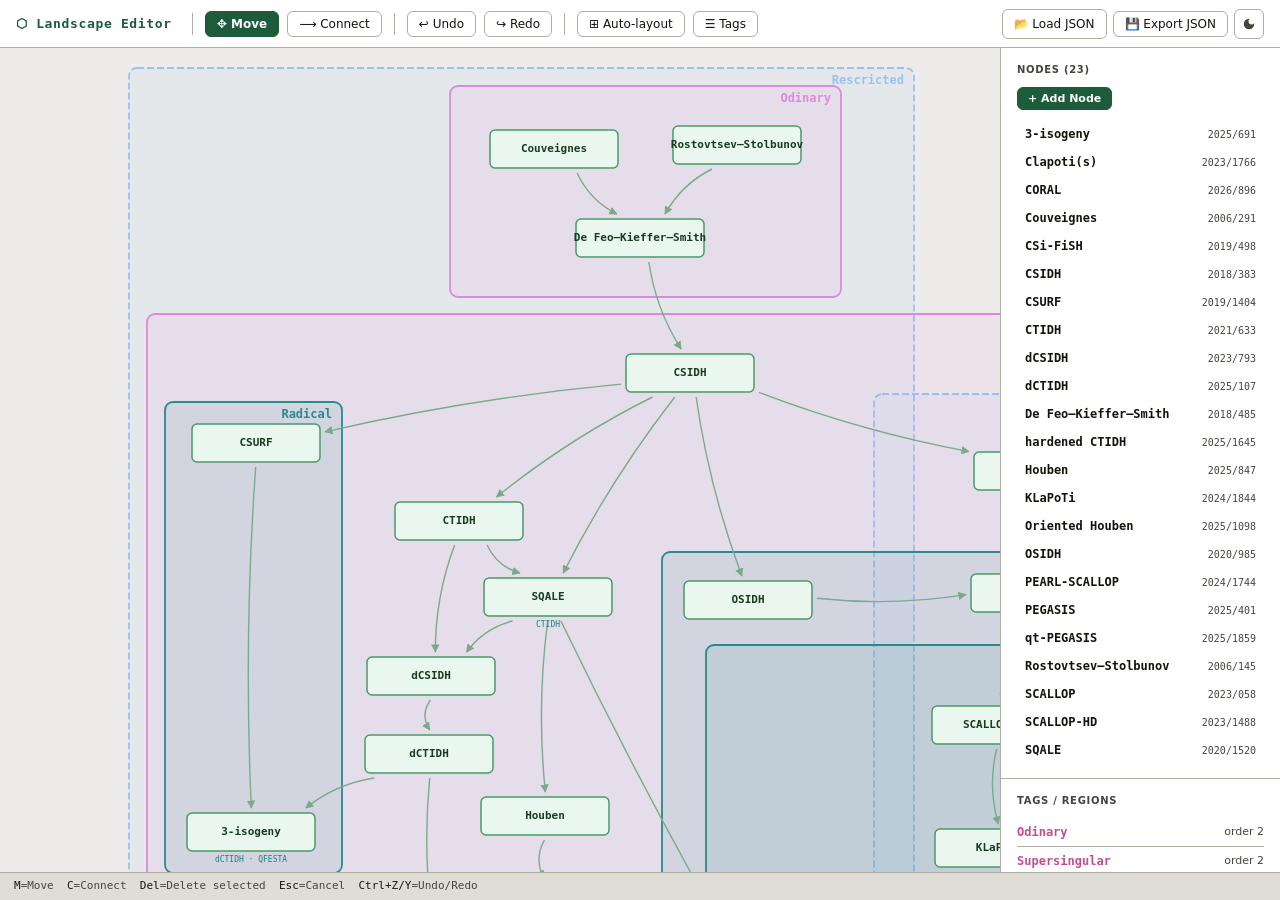
==== commit 46e478d5: "extract js" ====
--- a/editor.html
+++ b/editor.html
@@ -426,1000 +426,6 @@
     </div>
 </div>
 
-<script>
-'use strict';
-
-/* ═══════════════════════════════════════
-   CONSTANTS
-═══════════════════════════════════════ */
-const NODE_W = 128, NODE_H = 38
-const NS = 'http://www.w3.org/2000/svg'
-
-/* ═══════════════════════════════════════
-   THEME
-═══════════════════════════════════════ */
-let isDark = (localStorage.getItem('theme') || (window.matchMedia('(prefers-color-scheme:dark)').matches ? 'dark' : 'light')) === 'dark'
-applyTheme()
-document.getElementById('btn-theme').addEventListener('click', () => {
-    isDark = !isDark
-    localStorage.setItem('theme', isDark ? 'dark' : 'light')
-    applyTheme()
-    render()
-})
-function applyTheme() {
-    document.documentElement.setAttribute('data-theme', isDark ? 'dark' : 'light')
-    document.getElementById('i-sun').style.display  = isDark ? 'block' : 'none'
-    document.getElementById('i-moon').style.display = isDark ? 'none'  : 'block'
-}
-
-function C() {
-    return isDark ? {
-        bg: '#0b0b09', regionFill:'rgba(30,42,36,.5)', regionStroke:'#2a8a8a',
-        regionLabel:'#c44d8a', edgeStroke:'#5a6e5a', arrow:'#5a6e5a',
-        nodeFill:'#1e2820', nodeStroke:'#3a6a4a', nodeText:'#c8ecd4',
-        noFill:'#2a2218', noStroke:'#6a5a3a', noText:'#c8b890',
-        selStroke:'#f59e0b', hoverFill:'#283828',
-        flavour:'#2a8a8a', muted:'#a09c92',
-    } : {
-        bg:'#edecea', regionFill:'rgba(200,235,220,.3)', regionStroke:'#1a8080',
-        regionLabel:'#b0206a', edgeStroke:'#7aaa8a', arrow:'#7aaa8a',
-        nodeFill:'#eaf7ef', nodeStroke:'#4a9a6a', nodeText:'#1a3a22',
-        noFill:'#fdf5e6', noStroke:'#a08050', noText:'#5a4020',
-        selStroke:'#f59e0b', hoverFill:'#d8f3dc',
-        flavour:'#1a8080', muted:'#47443d',
-    }
-}
-
-/* ═══════════════════════════════════════
-   STATE
-═══════════════════════════════════════ */
-let state = {
-    tagRegions: {},
-    nodes: []           // each has _pos:{x,y} in editor
-}
-let undoStack = [], redoStack = []
-let selected = null    // { type:'node'|'edge', id, edgeFrom, edgeTo }
-let mode = 'move'      // 'move' | 'connect'
-let connectFrom = null // node id when in connect mode, after first click
-let pan = { x:0, y:0 }, zoom = 1
-let dragNode = null, dragOffX = 0, dragOffY = 0
-let draggingCanvas = false, dragCanvasStart = { x:0, y:0 }, panStart = { x:0, y:0 }
-
-/* ═══════════════════════════════════════
-   UNDO / REDO
-═══════════════════════════════════════ */
-function snapshot() {
-    return JSON.parse(JSON.stringify(state))
-}
-function pushUndo() {
-    undoStack.push(snapshot())
-    if (undoStack.length > 60) undoStack.shift()
-    redoStack = []
-    updateUndoButtons()
-}
-function undo() {
-    if (!undoStack.length) return
-    redoStack.push(snapshot())
-    state = undoStack.pop()
-    selected = null
-    render(); renderPanel(); updateUndoButtons()
-}
-function redo() {
-    if (!redoStack.length) return
-    undoStack.push(snapshot())
-    state = redoStack.pop()
-    selected = null
-    render(); renderPanel(); updateUndoButtons()
-}
-function updateUndoButtons() {
-    document.getElementById('btn-undo').disabled = !undoStack.length
-    document.getElementById('btn-redo').disabled = !redoStack.length
-}
-
-/* ═══════════════════════════════════════
-   AUTO-LAYOUT (Sugiyama-style)
-═══════════════════════════════════════ */
-function autoLayout() {
-    const nodes = state.nodes
-    const SPACING_X = 160, SPACING_Y = 100, PAD = 60
-
-    const outEdges = {}, inEdges = {}
-    nodes.forEach(n => { outEdges[n.id] = []; inEdges[n.id] = [] })
-    nodes.forEach(n => {
-        for (const dep of (n.depends_on || [])) {
-            if (outEdges[dep]) outEdges[dep].push(n.id)
-            if (inEdges[n.id] !== undefined) inEdges[n.id].push(dep)
-        }
-    })
-
-    // Topological sort (Kahn)
-    const inDeg = {}
-    nodes.forEach(n => inDeg[n.id] = inEdges[n.id].length)
-    const queue = nodes.filter(n => inDeg[n.id] === 0).map(n => n.id)
-    const topo = []
-    while (queue.length) {
-        const id = queue.shift(); topo.push(id)
-        for (const s of outEdges[id]) { if (--inDeg[s] === 0) queue.push(s) }
-    }
-    // Any remaining (cycles) just append
-    nodes.forEach(n => { if (!topo.includes(n.id)) topo.push(n.id) })
-
-    // Layer assignment
-    const layer = {}
-    nodes.forEach(n => layer[n.id] = 0)
-    for (const id of topo) {
-        for (const s of outEdges[id]) layer[s] = Math.max(layer[s] || 0, (layer[id] || 0) + 1)
-    }
-
-    const numLayers = Math.max(...Object.values(layer)) + 1
-    const layers = Array.from({ length: numLayers }, () => [])
-    for (const n of nodes) layers[layer[n.id]].push(n.id)
-
-    // Barycenter ordering
-    const pos = {}
-    layers.forEach((l, i) => l.forEach((id, j) => pos[id] = j))
-    const avg = arr => arr.length ? arr.reduce((a,b)=>a+b,0)/arr.length : 0
-    for (let pass = 0; pass < 4; pass++) {
-        for (let i = 1; i < layers.length; i++) {
-            layers[i].sort((a,b) => avg(inEdges[a].map(p=>pos[p]??0)) - avg(inEdges[b].map(p=>pos[p]??0)))
-            layers[i].forEach((id,j) => pos[id] = j)
-        }
-        for (let i = layers.length-2; i >= 0; i--) {
-            layers[i].sort((a,b) => avg(outEdges[a].map(s=>pos[s]??0)) - avg(outEdges[b].map(s=>pos[s]??0)))
-            layers[i].forEach((id,j) => pos[id] = j)
-        }
-    }
-
-    // Assign coords
-    const maxInLayer = Math.max(...layers.map(l=>l.length))
-    const totalW = maxInLayer * SPACING_X
-    const nodeById = {}
-    nodes.forEach(n => nodeById[n.id] = n)
-    for (let l = 0; l < layers.length; l++) {
-        const row = layers[l]
-        const rowW = (row.length - 1) * SPACING_X
-        const startX = totalW/2 - rowW/2 + PAD
-        row.forEach((id, i) => {
-            const n = nodeById[id]
-            if (n) n._pos = { x: startX + i * SPACING_X, y: PAD + l * SPACING_Y }
-        })
-    }
-
-    resetView()
-}
-
-/* ═══════════════════════════════════════
-   RENDER (SVG)
-═══════════════════════════════════════ */
-function hexToRgb(hex) {
-    const r = parseInt(hex.slice(1,3),16)
-    const g = parseInt(hex.slice(3,5),16)
-    const b = parseInt(hex.slice(5,7),16)
-    return `${r},${g},${b}`
-}
-const svg      = document.getElementById('graph-svg')
-const layerR   = document.getElementById('layer-regions')
-const layerE   = document.getElementById('layer-edges')
-const layerN   = document.getElementById('layer-nodes')
-const rootG    = document.getElementById('root')
-
-function svgEl(tag, attrs={}) {
-    const e = document.createElementNS(NS, tag)
-    for (const [k,v] of Object.entries(attrs)) e.setAttribute(k,v)
-    return e
-}
-
-function rectIntersect(ox,oy,rx,ry,hw,hh) {
-    const dx=rx-ox, dy=ry-oy
-    if (Math.hypot(dx,dy)<1) return [rx,ry]
-    const M=5, cands=[]
-    const tryT=(t,px,py)=>{ if(t>.001&&Math.abs(px-rx)<=hw+M+.5&&Math.abs(py-ry)<=hh+M+.5) cands.push([t,px,py]) }
-    if (Math.abs(dx)>.001) {
-        const t1=(rx-hw-M-ox)/dx; tryT(t1,ox+t1*dx,oy+t1*dy)
-        const t2=(rx+hw+M-ox)/dx; tryT(t2,ox+t2*dx,oy+t2*dy)
-    }
-    if (Math.abs(dy)>.001) {
-        const t3=(ry-hh-M-oy)/dy; tryT(t3,ox+t3*dx,oy+t3*dy)
-        const t4=(ry+hh+M-oy)/dy; tryT(t4,ox+t4*dx,oy+t4*dy)
-    }
-    cands.sort((a,b)=>a[0]-b[0])
-    return cands.length ? [cands[0][1],cands[0][2]] : [rx,ry]
-}
-
-function render() {
-    const c = C()
-    document.getElementById('arr-path').setAttribute('fill', c.arrow)
-
-    // Clear layers
-    ;[layerR, layerE, layerN].forEach(l => { while(l.firstChild) l.removeChild(l.firstChild) })
-
-    const nodeById = {}
-    state.nodes.forEach(n => nodeById[n.id] = n)
-
-    // ── Region boxes ──
-    const PADS = [0, 22, 40, 58, 76]
-    const regionEntries = Object.entries(state.tagRegions)
-        .sort((a,b) => (b[1].draw_order||1) - (a[1].draw_order||1))
-    for (const [tagId, tagDef] of regionEntries) {
-        const tagged = state.nodes.filter(n => (n.tags||[]).includes(tagId) && n._pos)
-        if (!tagged.length) continue
-        let minX=Infinity,minY=Infinity,maxX=-Infinity,maxY=-Infinity
-        for (const n of tagged) {
-            minX=Math.min(minX,n._pos.x-NODE_W/2); minY=Math.min(minY,n._pos.y-NODE_H/2)
-            maxX=Math.max(maxX,n._pos.x+NODE_W/2); maxY=Math.max(maxY,n._pos.y+NODE_H/2)
-        }
-        const order = tagDef.draw_order || 1
-        const pad   = PADS[Math.min(order, PADS.length-1)]
-        const rx=minX-pad, ry=minY-pad, rw=(maxX-minX)+pad*2, rh=(maxY-minY)+pad*2
-
-        const tagColor = tagDef.color || c.regionStroke
-        layerR.appendChild(svgEl('rect', {
-            x:rx, y:ry, width:rw, height:rh, rx:8, ry:8,
-            fill: isDark ? `rgba(${hexToRgb(tagColor)},0.18)` : `rgba(${hexToRgb(tagColor)},0.10)`,
-            stroke: tagColor, 'stroke-width':'1.8',
-            'stroke-dasharray': order>2 ? '7,3' : 'none'
-        }))
-        // Label: top-right corner, just inside the box
-        layerR.appendChild(svgEl('text', {
-            x: rx+rw-10, y: ry+16,
-            'text-anchor':'end',
-            fill: tagColor,
-            'font-family':'ui-monospace,monospace',
-            'font-size':'12', 'font-weight':'700',
-            'pointer-events':'none'
-        })).textContent = tagDef.label
-    }
-
-    // ── Edges ──
-    state.nodes.forEach(tgtNode => {
-        const tp = tgtNode._pos; if (!tp) return
-        ;(tgtNode.depends_on||[]).forEach(srcId => {
-            const srcNode = nodeById[srcId]; if (!srcNode?._pos) return
-            const sp = srcNode._pos
-            const [x1,y1] = rectIntersect(tp.x,tp.y, sp.x,sp.y, NODE_W/2, NODE_H/2)
-            const [x2,y2] = rectIntersect(sp.x,sp.y, tp.x,tp.y, NODE_W/2, NODE_H/2)
-            const mx=(x1+x2)/2, my=(y1+y2)/2
-            const len=Math.hypot(x2-x1,y2-y1)||1
-            const nx=-(y2-y1)/len*10, ny=(x2-x1)/len*10
-            const edgeId = `edge::${srcId}::${tgtNode.id}`
-            const isSel  = selected?.type==='edge' && selected.id===edgeId
-
-            // Transparent wide hit area
-            const hit = svgEl('path', {
-                d:`M${x1},${y1} Q${mx+nx},${my+ny} ${x2},${y2}`,
-                fill:'none', stroke:'transparent', 'stroke-width':'12',
-                'data-edge':edgeId, 'data-from':srcId, 'data-to':tgtNode.id,
-                class:'edge-hit', style:'cursor:pointer'
-            })
-            // Visible line
-            const line = svgEl('path', {
-                d:`M${x1},${y1} Q${mx+nx},${my+ny} ${x2},${y2}`,
-                fill:'none',
-                stroke: isSel ? '#f59e0b' : c.edgeStroke,
-                'stroke-width': isSel ? '2.2' : '1.4',
-                'marker-end': isSel ? 'url(#arr-sel)' : 'url(#arr)',
-                'pointer-events':'none'
-            })
-            layerE.appendChild(hit)
-            layerE.appendChild(line)
-        })
-    })
-
-    // ── Nodes ──
-    state.nodes.forEach(node => {
-        const p = node._pos; if (!p) return
-        const hasLink = !!node.eprint
-        const isSel   = selected?.type==='node' && selected.id===node.id
-        const c = C()
-
-        const g = svgEl('g', { class:'node-g', 'data-id':node.id, style:'cursor:pointer' })
-
-        g.appendChild(svgEl('rect', {
-            x:p.x-NODE_W/2, y:p.y-NODE_H/2, width:NODE_W, height:NODE_H, rx:5,
-            fill: hasLink ? c.nodeFill : c.noFill,
-            stroke: isSel ? c.selStroke : (hasLink ? c.nodeStroke : c.noStroke),
-            'stroke-width': isSel ? '2.5' : '1.5',
-            'stroke-dasharray': node._uncertain ? '4,2' : 'none'
-        }))
-
-        if (node._uncertain) {
-            const t = svgEl('text', {
-                x:p.x+NODE_W/2-5, y:p.y-NODE_H/2+9,
-                'text-anchor':'end', fill:c.muted,
-                'font-family':'ui-monospace,monospace','font-size':'8','pointer-events':'none'
-            })
-            t.textContent = '?'; g.appendChild(t)
-        }
-
-        const lines = node.name.split('\\n')
-        if (lines.length===1) {
-            const t = svgEl('text', {
-                x:p.x, y:p.y, 'text-anchor':'middle','dominant-baseline':'middle',
-                fill: c.nodeText,
-                'font-family':'ui-monospace,monospace','font-size':'11','font-weight':'600','pointer-events':'none'
-            })
-            t.textContent = lines[0]; g.appendChild(t)
-        } else {
-            lines.forEach((line,i) => {
-                const t = svgEl('text', {
-                    x:p.x, y:p.y+(i-(lines.length-1)/2)*13,
-                    'text-anchor':'middle','dominant-baseline':'middle',
-                    fill: c.nodeText,
-                    'font-family':'ui-monospace,monospace','font-size':'10','font-weight':'600','pointer-events':'none'
-                })
-                t.textContent = line; g.appendChild(t)
-            })
-        }
-
-        if (node.flavours?.length) {
-            const t = svgEl('text', {
-                x:p.x, y:p.y+NODE_H/2+11, 'text-anchor':'middle',
-                fill:c.flavour,'font-family':'ui-monospace,monospace','font-size':'8','pointer-events':'none'
-            })
-            t.textContent = node.flavours.join(' · '); g.appendChild(t)
-        }
-
-        // Connect-mode source highlight ring
-        if (mode==='connect' && connectFrom===node.id) {
-            g.appendChild(svgEl('rect',{
-                x:p.x-NODE_W/2-4,y:p.y-NODE_H/2-4,width:NODE_W+8,height:NODE_H+8,rx:8,
-                fill:'none',stroke:'#5cc98a','stroke-width':'2','stroke-dasharray':'5,3','pointer-events':'none'
-            }))
-        }
-
-        layerN.appendChild(g)
-    })
-
-    applyTransform()
-}
-
-/* ═══════════════════════════════════════
-   PAN / ZOOM
-═══════════════════════════════════════ */
-function applyTransform() {
-    rootG.setAttribute('transform', `translate(${pan.x},${pan.y}) scale(${zoom})`)
-}
-function resetView() {
-    pan = {x:40,y:40}; zoom = 1; applyTransform()
-}
-function svgCoord(clientX, clientY) {
-    const rect = svg.getBoundingClientRect()
-    return {
-        x: (clientX - rect.left  - pan.x) / zoom,
-        y: (clientY - rect.top   - pan.y) / zoom
-    }
-}
-function nodeAt(clientX, clientY) {
-    const {x,y} = svgCoord(clientX, clientY)
-    return state.nodes.find(n => n._pos &&
-        Math.abs(n._pos.x - x) <= NODE_W/2 &&
-        Math.abs(n._pos.y - y) <= NODE_H/2)
-}
-
-/* ═══════════════════════════════════════
-   MOUSE EVENTS
-═══════════════════════════════════════ */
-const previewLine = document.getElementById('connect-preview')
-
-svg.addEventListener('mousedown', e => {
-    const nodeEl = e.target.closest('.node-g')
-    const edgeEl = e.target.closest('.edge-hit')
-
-    if (mode === 'connect') {
-        if (!nodeEl) return
-        const id = nodeEl.dataset.id
-        if (!connectFrom) {
-            connectFrom = id
-            setStatus(`Connecting from <strong>${id}</strong> — click target node`)
-            render()
-        } else {
-            if (id !== connectFrom) {
-                // Add edge if not already there
-                const tgt = state.nodes.find(n => n.id===id)
-                if (tgt && !tgt.depends_on.includes(connectFrom)) {
-                    pushUndo()
-                    tgt.depends_on = [...(tgt.depends_on||[]), connectFrom]
-                }
-            }
-            connectFrom = null
-            previewLine.setAttribute('opacity','0')
-            render(); renderPanel()
-        }
-        return
-    }
-
-    // Move mode
-    if (nodeEl) {
-        const id = nodeEl.dataset.id
-        selected = { type:'node', id }
-        const n = state.nodes.find(n=>n.id===id)
-        const {x,y} = svgCoord(e.clientX, e.clientY)
-        dragNode = n
-        dragOffX = x - n._pos.x
-        dragOffY = y - n._pos.y
-        svg.classList.add('dragging-node')
-        render(); renderPanel()
-        e.stopPropagation()
-    } else if (edgeEl) {
-        selected = { type:'edge', id:edgeEl.dataset.edge, edgeFrom:edgeEl.dataset.from, edgeTo:edgeEl.dataset.to }
-        render(); renderPanel()
-    } else {
-        // Drag canvas
-        selected = null
-        draggingCanvas = true
-        dragCanvasStart = { x:e.clientX, y:e.clientY }
-        panStart = { x:pan.x, y:pan.y }
-        svg.classList.add('dragging-canvas')
-        renderPanel()
-    }
-})
-
-window.addEventListener('mousemove', e => {
-    if (dragNode) {
-        const {x,y} = svgCoord(e.clientX, e.clientY)
-        dragNode._pos = { x: x-dragOffX, y: y-dragOffY }
-        render()
-        return
-    }
-    if (draggingCanvas) {
-        pan.x = panStart.x + (e.clientX - dragCanvasStart.x)
-        pan.y = panStart.y + (e.clientY - dragCanvasStart.y)
-        applyTransform()
-        return
-    }
-    // Connect preview line
-    if (mode==='connect' && connectFrom) {
-        const srcNode = state.nodes.find(n=>n.id===connectFrom)
-        if (srcNode?._pos) {
-            const {x,y} = svgCoord(e.clientX, e.clientY)
-            const sx = srcNode._pos.x*zoom+pan.x, sy = srcNode._pos.y*zoom+pan.y
-            const rect = svg.getBoundingClientRect()
-            const ex = e.clientX - rect.left, ey = e.clientY - rect.top
-            previewLine.setAttribute('x1', sx)
-            previewLine.setAttribute('y1', sy)
-            previewLine.setAttribute('x2', ex)
-            previewLine.setAttribute('y2', ey)
-            previewLine.setAttribute('opacity', '1')
-        }
-    }
-})
-
-window.addEventListener('mouseup', e => {
-    if (dragNode) {
-        pushUndo()
-        dragNode = null
-        svg.classList.remove('dragging-node')
-    }
-    if (draggingCanvas) {
-        draggingCanvas = false
-        svg.classList.remove('dragging-canvas')
-    }
-})
-
-svg.addEventListener('wheel', e => {
-    e.preventDefault()
-    const rect = svg.getBoundingClientRect()
-    const cx = e.clientX - rect.left, cy = e.clientY - rect.top
-    const factor = e.deltaY < 0 ? 1.1 : 1/1.1
-    const newZoom = Math.max(.15, Math.min(5, zoom*factor))
-    pan.x = cx - (cx - pan.x) * (newZoom/zoom)
-    pan.y = cy - (cy - pan.y) * (newZoom/zoom)
-    zoom = newZoom
-    applyTransform()
-}, { passive:false })
-
-/* ── Touch events ── */
-let touchStartDist = null
-svg.addEventListener('touchstart', e => {
-    if (e.touches.length===2) {
-        touchStartDist = Math.hypot(e.touches[0].clientX-e.touches[1].clientX, e.touches[0].clientY-e.touches[1].clientY)
-    }
-}, { passive:true })
-svg.addEventListener('touchmove', e => {
-    if (e.touches.length===2 && touchStartDist) {
-        const d = Math.hypot(e.touches[0].clientX-e.touches[1].clientX, e.touches[0].clientY-e.touches[1].clientY)
-        const mx=(e.touches[0].clientX+e.touches[1].clientX)/2, my=(e.touches[0].clientY+e.touches[1].clientY)/2
-        const rect=svg.getBoundingClientRect(), cx=mx-rect.left, cy=my-rect.top
-        const factor=d/touchStartDist
-        const newZoom=Math.max(.15,Math.min(5,zoom*factor))
-        pan.x=cx-(cx-pan.x)*(newZoom/zoom); pan.y=cy-(cy-pan.y)*(newZoom/zoom)
-        zoom=newZoom; touchStartDist=d; applyTransform()
-    }
-}, { passive:true })
-
-/* ═══════════════════════════════════════
-   KEYBOARD
-═══════════════════════════════════════ */
-document.addEventListener('keydown', e => {
-    if (e.target.tagName==='INPUT'||e.target.tagName==='TEXTAREA') return
-    if ((e.key==='Delete'||e.key==='Backspace') && selected) deleteSelected()
-    if (e.key==='Escape') {
-        connectFrom = null; previewLine.setAttribute('opacity','0')
-        selected = null; render(); renderPanel()
-    }
-    if (e.key==='m'||e.key==='M') setMode('move')
-    if (e.key==='c'||e.key==='C') setMode('connect')
-    if ((e.ctrlKey||e.metaKey) && e.key==='z') { e.preventDefault(); undo() }
-    if ((e.ctrlKey||e.metaKey) && (e.key==='y'||(e.shiftKey&&e.key==='Z'))) { e.preventDefault(); redo() }
-})
-
-/* ═══════════════════════════════════════
-   MODE SWITCHING
-═══════════════════════════════════════ */
-function setMode(m) {
-    mode = m
-    connectFrom = null
-    previewLine.setAttribute('opacity','0')
-    document.getElementById('btn-move').classList.toggle('active', m==='move')
-    document.getElementById('btn-connect').classList.toggle('active', m==='connect')
-    svg.className.baseVal = `mode-${m}`
-    setStatus(m==='connect' ? 'Click a <strong>source</strong> node to begin connecting' : '')
-    render()
-}
-document.getElementById('btn-move').addEventListener('click', ()=>setMode('move'))
-document.getElementById('btn-connect').addEventListener('click', ()=>setMode('connect'))
-
-/* ═══════════════════════════════════════
-   DELETE SELECTED
-═══════════════════════════════════════ */
-function deleteSelected() {
-    if (!selected) return
-    pushUndo()
-    if (selected.type==='node') {
-        const id = selected.id
-        state.nodes = state.nodes.filter(n=>n.id!==id)
-        state.nodes.forEach(n => { n.depends_on=(n.depends_on||[]).filter(d=>d!==id) })
-    } else if (selected.type==='edge') {
-        const tgt = state.nodes.find(n=>n.id===selected.edgeTo)
-        if (tgt) tgt.depends_on=(tgt.depends_on||[]).filter(d=>d!==selected.edgeFrom)
-    }
-    selected=null; render(); renderPanel()
-}
-
-/* ═══════════════════════════════════════
-   STATUS BAR
-═══════════════════════════════════════ */
-function setStatus(msg) {
-    document.getElementById('status-info').innerHTML = msg||''
-}
-
-/* ═══════════════════════════════════════
-   SIDE PANEL
-═══════════════════════════════════════ */
-function renderPanel() {
-    const panel = document.getElementById('panel-content')
-    panel.innerHTML = ''
-
-    if (selected?.type==='node') {
-        renderNodePanel(panel)
-    } else if (selected?.type==='edge') {
-        renderEdgePanel(panel)
-    } else {
-        renderGlobalPanel(panel)
-    }
-}
-
-function renderGlobalPanel(panel) {
-    // Node list
-    const sec = div('panel-section')
-    sec.innerHTML = `<div class="panel-section-title">Nodes (${state.nodes.length})</div>`
-    const addBtn = document.createElement('button')
-    addBtn.className='btn btn-primary btn-sm'; addBtn.textContent='+ Add Node'
-    addBtn.style.marginBottom='10px'
-    addBtn.onclick = () => openAddNodeModal()
-    sec.appendChild(addBtn)
-
-    const ul = document.createElement('ul'); ul.className='node-list'
-    const sorted = [...state.nodes].sort((a,b)=>a.name.localeCompare(b.name))
-    sorted.forEach(n => {
-        const li = document.createElement('li')
-        li.innerHTML = `<span class="node-list-name">${n.name.replace('\\n',' ')}</span><span class="node-list-id">${n.id}</span>${n._uncertain?'<span class="badge-uncertain">?</span>':''}`
-        li.addEventListener('click', ()=>{
-            selected={type:'node',id:n.id}; render(); renderPanel()
-        })
-        ul.appendChild(li)
-    })
-    sec.appendChild(ul)
-    panel.appendChild(sec)
-
-    // Tag list summary
-    const sec2 = div('panel-section')
-    sec2.innerHTML = `<div class="panel-section-title">Tags / Regions</div>`
-    Object.entries(state.tagRegions).forEach(([id,t])=>{
-        const row = document.createElement('div'); row.className='tag-row'
-        row.innerHTML=`<span class="tag-label-text" style="color:#c44d8a;font-weight:700">${t.label}</span><span class="tag-order-text">order ${t.draw_order}</span>`
-        sec2.appendChild(row)
-    })
-    const tagBtn = document.createElement('button')
-    tagBtn.className='btn btn-sm'; tagBtn.textContent='Manage Tags'
-    tagBtn.style.marginTop='10px'
-    tagBtn.onclick=()=>openTagsModal()
-    sec2.appendChild(tagBtn)
-    panel.appendChild(sec2)
-}
-
-function renderNodePanel(panel) {
-    const node = state.nodes.find(n=>n.id===selected.id)
-    if (!node) { renderGlobalPanel(panel); return }
-
-    const sec = div('panel-section')
-    sec.innerHTML = `<div style="display:flex;align-items:center;justify-content:space-between;margin-bottom:10px">
-        <div class="panel-section-title" style="margin:0">Edit Node</div>
-        <button class="btn btn-danger btn-sm" id="pp-delete">Delete</button>
-    </div>`
-
-    sec.querySelector('#pp-delete').addEventListener('click', deleteSelected)
-
-    // Fields
-    const fields = [
-        { label:'ePrint ID', id:'pp-id', val:node.id, hint:'Read-only', readonly:true },
-        { label:'Display Name (\\\\n = line break)', id:'pp-name', val:node.name },
-        { label:'ePrint URL', id:'pp-eprint', val:node.eprint||'', type:'url' },
-        { label:'Flavours (comma-separated)', id:'pp-flavours', val:(node.flavours||[]).join(', ') },
-    ]
-    fields.forEach(f => {
-        const d = div('field')
-        d.innerHTML=`<label>${f.label}${f.hint?`<span style="font-weight:400;color:var(--muted)"> — ${f.hint}</span>`:''}</label>
-            <input type="${f.type||'text'}" id="${f.id}" value="${escHtml(f.val||'')}" ${f.readonly?'readonly':''} style="${f.readonly?'opacity:.5':''}">`
-        sec.appendChild(d)
-    })
-
-    // Depends on
-    const depDiv = div('field')
-    depDiv.innerHTML=`<label>Depends on (comma-separated IDs)</label>
-        <textarea id="pp-depends" rows="3">${(node.depends_on||[]).join(', ')}</textarea>`
-    sec.appendChild(depDiv)
-
-    // Tags
-    const tagDiv = div('field')
-    tagDiv.innerHTML=`<label>Tags</label><div class="tag-checks" id="pp-tags"></div>`
-    sec.appendChild(tagDiv)
-
-    // Uncertain
-    const uncDiv = div('field')
-    uncDiv.innerHTML=`<label class="checkbox-row"><input type="checkbox" id="pp-uncertain" ${node._uncertain?'checked':''}> Mark as uncertain</label>`
-    sec.appendChild(uncDiv)
-
-    const saveBtn = document.createElement('button')
-    saveBtn.className='btn btn-primary'; saveBtn.style.width='100%'; saveBtn.textContent='Save Changes'
-    saveBtn.addEventListener('click', () => {
-        pushUndo()
-        node.name    = document.getElementById('pp-name').value.trim()
-        node.eprint  = document.getElementById('pp-eprint').value.trim() || null
-        node.flavours = document.getElementById('pp-flavours').value.split(',').map(s=>s.trim()).filter(Boolean)
-        node.depends_on = document.getElementById('pp-depends').value.split(',').map(s=>s.trim()).filter(Boolean)
-        node._uncertain = document.getElementById('pp-uncertain').checked
-        node.tags = []
-        document.querySelectorAll('#pp-tags .tag-check').forEach(tc => {
-            if (tc.classList.contains('checked')) node.tags.push(tc.dataset.tag)
-        })
-        render(); renderPanel()
-    })
-    sec.appendChild(saveBtn)
-    panel.appendChild(sec)
-
-    // Populate tag checks after DOM is ready
-    const tagContainer = sec.querySelector('#pp-tags')
-    Object.entries(state.tagRegions).forEach(([tagId, tagDef]) => {
-        const tc = document.createElement('div')
-        tc.className = 'tag-check' + ((node.tags||[]).includes(tagId) ? ' checked' : '')
-        tc.dataset.tag = tagId; tc.textContent = tagDef.label
-        tc.addEventListener('click', ()=> tc.classList.toggle('checked'))
-        tagContainer.appendChild(tc)
-    })
-
-    // Back button
-    const backBtn = document.createElement('button')
-    backBtn.className='btn btn-sm'; backBtn.textContent='← Back'; backBtn.style.margin='10px 16px 0'
-    backBtn.addEventListener('click', ()=>{ selected=null; render(); renderPanel() })
-    panel.insertBefore(backBtn, panel.firstChild)
-}
-
-function renderEdgePanel(panel) {
-    const sec = div('panel-section')
-    sec.innerHTML=`<div class="panel-section-title">Edge</div>
-        <div class="edge-info">
-            <div style="font-size:11px;color:var(--muted)">from</div>
-            <div class="edge-arrow">${selected.edgeFrom}</div>
-            <div style="font-size:11px;color:var(--muted)">to</div>
-            <div class="edge-arrow">${selected.edgeTo}</div>
-            <button class="btn btn-danger btn-sm" id="ep-delete" style="margin-top:8px">Delete Edge</button>
-        </div>`
-    sec.querySelector('#ep-delete').addEventListener('click', deleteSelected)
-    panel.appendChild(sec)
-
-    const backBtn = document.createElement('button')
-    backBtn.className='btn btn-sm'; backBtn.textContent='← Back'; backBtn.style.margin='10px 16px 0'
-    backBtn.addEventListener('click', ()=>{ selected=null; render(); renderPanel() })
-    panel.insertBefore(backBtn, panel.firstChild)
-}
-
-/* ═══════════════════════════════════════
-   MODALS
-═══════════════════════════════════════ */
-function openAddNodeModal(editId=null) {
-    const modal = document.getElementById('modal-node')
-    document.getElementById('modal-node-title').textContent = 'Add Node'
-    document.getElementById('nf-id').value = ''
-    document.getElementById('nf-name').value = ''
-    document.getElementById('nf-eprint').value = ''
-    document.getElementById('nf-flavours').value = ''
-    document.getElementById('nf-depends').value = ''
-    document.getElementById('nf-uncertain').checked = false
-
-    // Tag checkboxes
-    const tc = document.getElementById('nf-tags'); tc.innerHTML=''
-    Object.entries(state.tagRegions).forEach(([tagId,tagDef]) => {
-        const el = document.createElement('div')
-        el.className='tag-check'; el.dataset.tag=tagId; el.textContent=tagDef.label
-        el.addEventListener('click',()=>el.classList.toggle('checked'))
-        tc.appendChild(el)
-    })
-
-    document.getElementById('nf-submit').onclick = () => {
-        const id = document.getElementById('nf-id').value.trim()
-        if (!id) { alert('ePrint ID is required'); return }
-        if (state.nodes.find(n=>n.id===id)) { alert(`ID "${id}" already exists`); return }
-        pushUndo()
-        const tags = [...document.querySelectorAll('#nf-tags .tag-check.checked')].map(t=>t.dataset.tag)
-        const deps = document.getElementById('nf-depends').value.split(',').map(s=>s.trim()).filter(Boolean)
-        const newNode = {
-            id,
-            name:    document.getElementById('nf-name').value.trim() || id,
-            eprint:  document.getElementById('nf-eprint').value.trim() || null,
-            tags,
-            flavours: document.getElementById('nf-flavours').value.split(',').map(s=>s.trim()).filter(Boolean),
-            depends_on: deps,
-            _uncertain: document.getElementById('nf-uncertain').checked,
-            _pos: { x: 200 + Math.random()*300, y: 200 + Math.random()*200 }
-        }
-        state.nodes.push(newNode)
-        closeModal('modal-node')
-        selected = {type:'node', id}
-        render(); renderPanel()
-    }
-    modal.style.display='flex'
-}
-
-function openTagsModal() {
-    const list = document.getElementById('tags-list'); list.innerHTML=''
-
-    // Sort by draw_order ascending for display
-    const entries = Object.entries(state.tagRegions)
-        .sort((a,b) => (a[1].draw_order||1) - (b[1].draw_order||1))
-
-    entries.forEach(([tagId, tagDef], idx) => {
-        const row = document.createElement('div')
-        row.className = 'tag-row'
-        row.style.cssText = 'display:grid;grid-template-columns:20px 1fr 90px 70px 36px 36px 32px;gap:6px;align-items:center;padding:8px 0;border-bottom:1px solid var(--border)'
-
-        // Drag handle (visual only)
-        const handle = document.createElement('span')
-        handle.textContent = '⠿'; handle.style.cssText = 'color:var(--muted);cursor:grab;font-size:14px;text-align:center'
-        row.appendChild(handle)
-
-        // Label input
-        const labelIn = document.createElement('input')
-        labelIn.value = tagDef.label
-        labelIn.style.cssText = 'width:100%;padding:4px 7px;background:var(--bg);border:1px solid var(--border);border-radius:4px;color:var(--text);font-size:12px;font-family:var(--mono)'
-        labelIn.addEventListener('change', () => {
-            pushUndo(); tagDef.label = labelIn.value.trim(); render()
-        })
-        row.appendChild(labelIn)
-
-        // ID (read-only pill)
-        const idSpan = document.createElement('span')
-        idSpan.textContent = `[${tagId}]`
-        idSpan.style.cssText = 'font-size:10px;color:var(--muted);font-family:var(--mono);overflow:hidden;text-overflow:ellipsis;white-space:nowrap'
-        row.appendChild(idSpan)
-
-        // Draw order: − value + buttons
-        const orderWrap = document.createElement('div')
-        orderWrap.style.cssText = 'display:flex;align-items:center;gap:3px'
-        const orderLabel = document.createElement('span')
-        orderLabel.style.cssText = 'font-size:10px;color:var(--muted);margin-right:2px'
-        orderLabel.textContent = 'lvl'
-        const btnDec = document.createElement('button')
-        btnDec.className='btn btn-icon btn-sm'; btnDec.textContent='−'; btnDec.title='Lower level (outer box)'
-        const orderVal = document.createElement('span')
-        orderVal.textContent = tagDef.draw_order||1
-        orderVal.style.cssText='font-family:var(--mono);font-size:12px;min-width:14px;text-align:center'
-        const btnInc = document.createElement('button')
-        btnInc.className='btn btn-icon btn-sm'; btnInc.textContent='+'; btnInc.title='Higher level (inner box)'
-        btnDec.onclick = () => {
-            if ((tagDef.draw_order||1) <= 1) return
-            pushUndo(); tagDef.draw_order = (tagDef.draw_order||1) - 1
-            orderVal.textContent = tagDef.draw_order; render()
-        }
-        btnInc.onclick = () => {
-            pushUndo(); tagDef.draw_order = (tagDef.draw_order||1) + 1
-            orderVal.textContent = tagDef.draw_order; render()
-        }
-        orderWrap.append(orderLabel, btnDec, orderVal, btnInc)
-        row.appendChild(orderWrap)
-
-        // Color picker for region stroke/label
-        const colorPicker = document.createElement('input')
-        colorPicker.type = 'color'
-        colorPicker.value = tagDef.color || '#2a8a8a'
-        colorPicker.title = 'Region color'
-        colorPicker.style.cssText = 'width:32px;height:28px;padding:1px;border:1px solid var(--border);border-radius:4px;cursor:pointer;background:none'
-        colorPicker.addEventListener('input', () => {
-            tagDef.color = colorPicker.value; render()
-        })
-        row.appendChild(colorPicker)
-
-        // Move up / down
-        const btnUp = document.createElement('button')
-        btnUp.className='btn btn-icon btn-sm'; btnUp.textContent='↑'; btnUp.disabled = idx===0
-        btnUp.title='Move up'
-        btnUp.onclick = () => {
-            if (idx===0) return
-            pushUndo()
-            // swap draw_order with previous
-            const prev = entries[idx-1][1]
-            const tmp = tagDef.draw_order; tagDef.draw_order = prev.draw_order; prev.draw_order = tmp
-            render(); openTagsModal()
-        }
-        row.appendChild(btnUp)
-
-        // Delete
-        const btnDel = document.createElement('button')
-        btnDel.className='btn btn-danger btn-icon btn-sm'; btnDel.textContent='✕'
-        btnDel.title=`Delete tag "${tagDef.label}"`
-        btnDel.onclick = () => {
-            if (!confirm(`Delete tag "${tagDef.label}"? Nodes will lose this tag.`)) return
-            pushUndo()
-            delete state.tagRegions[tagId]
-            state.nodes.forEach(n=>{ n.tags=(n.tags||[]).filter(t=>t!==tagId) })
-            render(); openTagsModal()
-        }
-        row.appendChild(btnDel)
-
-        list.appendChild(row)
-    })
-
-    document.getElementById('nt-add').onclick = () => {
-        const id    = document.getElementById('nt-id').value.trim().replace(/\s+/g,'-')
-        const label = document.getElementById('nt-label').value.trim()
-        const order = parseInt(document.getElementById('nt-order').value)||2
-        if (!id||!label) { alert('ID and label required'); return }
-        if (state.tagRegions[id]) { alert(`Tag "${id}" already exists`); return }
-        pushUndo()
-        state.tagRegions[id] = { label, draw_order: order, color: '#2a8a8a' }
-        document.getElementById('nt-id').value=''
-        document.getElementById('nt-label').value=''
-        render(); openTagsModal()
-    }
-
-    document.getElementById('modal-tags').style.display='flex'
-}
-
-function openExportModal() {
-    const updatePreview = () => {
-        const inclPos = document.getElementById('exp-positions').checked
-        const out = buildExportJSON(inclPos)
-        document.getElementById('exp-preview').value = JSON.stringify(out, null, 2)
-    }
-    document.getElementById('exp-positions').onchange = updatePreview
-    updatePreview()
-    document.getElementById('modal-export').style.display='flex'
-}
-
-function buildExportJSON(includePositions) {
-    return {
-        _note: "IDs marked with _uncertain require verification.",
-        tag_regions: state.tagRegions,
-        nodes: state.nodes.map(n => {
-            const out = {
-                id: n.id, name: n.name, eprint: n.eprint||null,
-                tags: n.tags||[], depends_on: n.depends_on||[]
-            }
-            if (n.flavours?.length) out.flavours = n.flavours
-            if (n._uncertain) out._uncertain = true
-            if (includePositions && n._pos) out._pos = { x:Math.round(n._pos.x), y:Math.round(n._pos.y) }
-            return out
-        })
-    }
-}
-
-document.getElementById('btn-download').addEventListener('click', () => {
-    const inclPos = document.getElementById('exp-positions').checked
-    const json = JSON.stringify(buildExportJSON(inclPos), null, 2)
-    const a = document.createElement('a')
-    a.href = URL.createObjectURL(new Blob([json],{type:'application/json'}))
-    a.download = 'landscape_data.json'
-    a.click()
-    closeModal('modal-export')
-})
-
-function closeModal(id) {
-    document.getElementById(id).style.display='none'
-}
-// Close on overlay click
-document.querySelectorAll('.modal-overlay').forEach(m => {
-    m.addEventListener('click',e=>{ if(e.target===m) m.style.display='none' })
-})
-
-/* ═══════════════════════════════════════
-   TOOLBAR BUTTONS
-═══════════════════════════════════════ */
-document.getElementById('btn-undo').addEventListener('click', undo)
-document.getElementById('btn-redo').addEventListener('click', redo)
-document.getElementById('btn-autolayout').addEventListener('click', ()=>{ pushUndo(); autoLayout(); render() })
-document.getElementById('btn-tags').addEventListener('click', openTagsModal)
-document.getElementById('btn-export').addEventListener('click', openExportModal)
-
-// Load JSON file
-document.getElementById('file-input').addEventListener('change', e => {
-    const file = e.target.files[0]; if (!file) return
-    const reader = new FileReader()
-    reader.onload = ev => {
-        try {
-            const loaded = JSON.parse(ev.target.result)
-            pushUndo()
-            loadData(loaded)
-        } catch(err) { alert('Invalid JSON: '+err.message) }
-    }
-    reader.readAsText(file)
-    e.target.value = ''
-})
-
-/* ═══════════════════════════════════════
-   LOAD DATA
-═══════════════════════════════════════ */
-function loadData(data) {
-    state.tagRegions = data.tag_regions || {}
-    // Seed default color for any tag missing one
-    Object.values(state.tagRegions).forEach(t => { if (!t.color) t.color = '#2a8a8a' })
-    state.nodes = (data.nodes || []).map(n => ({
-        ...n,
-        depends_on: n.depends_on || [],
-        tags: n.tags || [],
-        _pos: n._pos || null
-    }))
-    // Auto-layout any nodes that don't have positions
-    const needsLayout = state.nodes.some(n => !n._pos)
-    if (needsLayout) autoLayout()
-    else resetView()
-    selected = null
-    render(); renderPanel()
-}
-
-/* ═══════════════════════════════════════
-   UTILS
-═══════════════════════════════════════ */
-function div(cls) {
-    const d = document.createElement('div')
-    d.className = cls; return d
-}
-function escHtml(s) {
-    return String(s).replace(/&/g,'&amp;').replace(/"/g,'&quot;').replace(/</g,'&lt;').replace(/>/g,'&gt;')
-}
-
-/* ═══════════════════════════════════════
-   INIT
-═══════════════════════════════════════ */
-updateUndoButtons()
-renderPanel()
-
-// Load default data
-fetch('landscape_data.json')
-    .then(r=>r.json())
-    .then(loadData)
-    .catch(()=>{
-        // Start with empty state if no file
-        state = {
-            tagRegions: {
-                "ordinary":        { label:"Ordinary",        draw_order:1, color:"#2a8a8a" },
-                "supersingular":   { label:"Supersingular",   draw_order:2, color:"#2a8a8a" },
-                "large-conductor": { label:"Large Conductor", draw_order:3, color:"#d4a027" },
-                "hd":              { label:"HD",              draw_order:4, color:"#8a2a8a" }
-            },
-            nodes: []
-        }
-        render(); renderPanel()
-    })
-</script>
+<script src="editor.js" defer></script>
 </body>
 </html>
--- a/style.css
+++ b/style.css
@@ -112,10 +112,10 @@
 }
 
 .page-sub {
-    font-size: 13px;
+    font-size: 16px;
     color: var(--muted);
     margin-bottom: 24px;
-    font-weight: 300;
+    font-weight: 450;
 }
 
 /* ── Tabs ── */
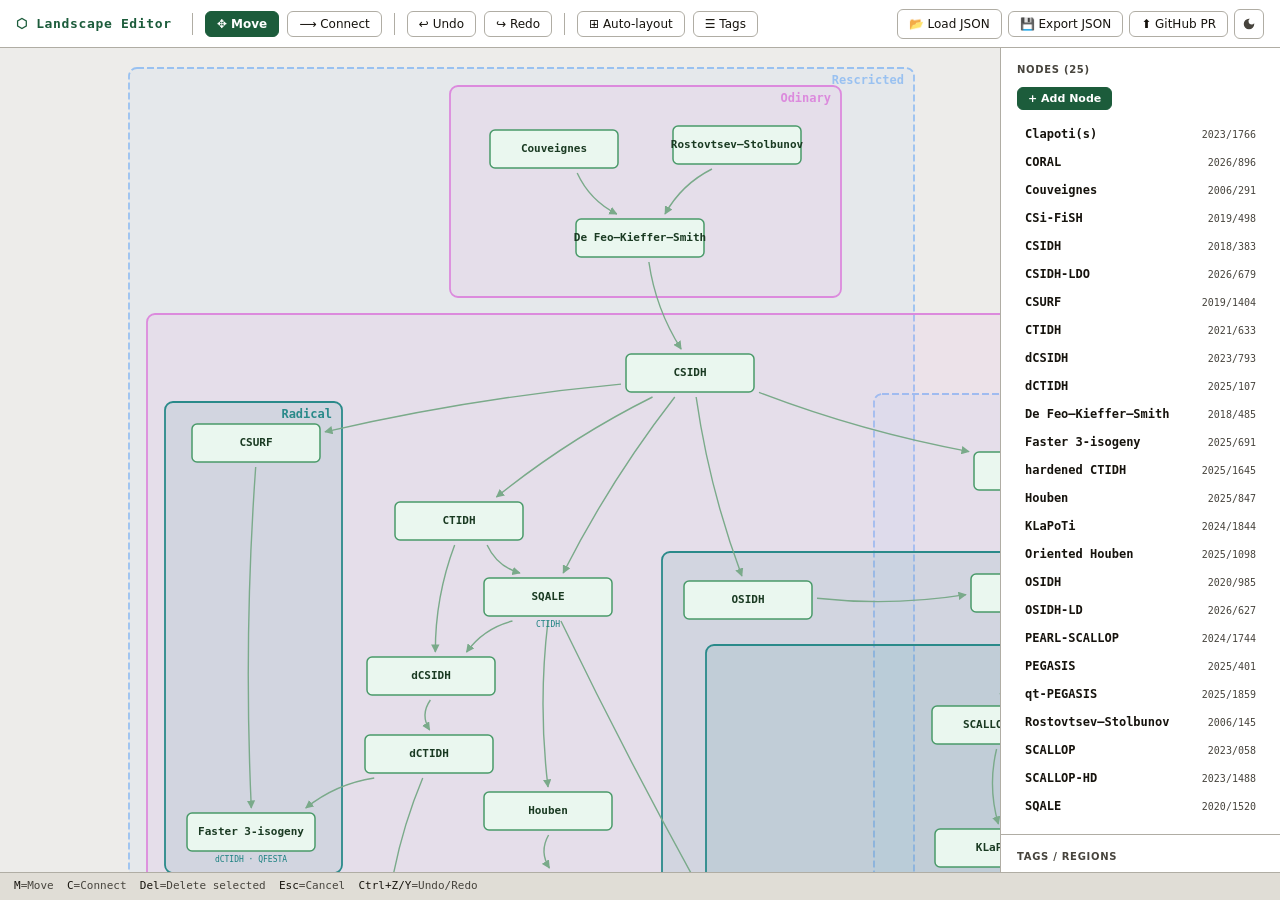
==== commit 5a25eafd: "add new options to editor" ====
--- a/editor.html
+++ b/editor.html
@@ -274,6 +274,7 @@
             📂 Load JSON <input type="file" id="file-input" accept=".json" style="display:none">
         </label>
         <button class="mode-btn" id="btn-export">💾 Export JSON</button>
+        <button class="mode-btn" id="btn-github" title="Propose changes via GitHub PR">⬆ GitHub PR</button>
         <button class="icon-btn" id="btn-theme">
             <svg id="i-sun" viewBox="0 0 24 24" style="display:none"><path d="M12 7a5 5 0 1 0 0 10A5 5 0 0 0 12 7zM2 13h2c.55 0 1-.45 1-1s-.45-1-1-1H2c-.55 0-1 .45-1 1s.45 1 1 1zm18 0h2c.55 0 1-.45 1-1s-.45-1-1-1h-2c-.55 0-1 .45-1 1s.45 1 1 1zM11 2v2c0 .55.45 1 1 1s1-.45 1-1V2c0-.55-.45-1-1-1s-1 .45-1 1zm0 18v2c0 .55.45 1 1 1s1-.45 1-1v-2c0-.55-.45-1-1-1s-1 .45-1 1zM5.99 4.58a1 1 0 0 0-1.41 1.41l1.06 1.06a1 1 0 1 0 1.41-1.41L5.99 4.58zm12.37 12.37a1 1 0 0 0-1.41 1.41l1.06 1.06a1 1 0 1 0 1.41-1.41l-1.06-1.06zm1.06-12.37-1.06 1.06a1 1 0 1 0 1.41 1.41l1.06-1.06a1 1 0 0 0-1.41-1.41zM7.05 18.36l-1.06 1.06a1 1 0 1 0 1.41 1.41l1.06-1.06a1 1 0 0 0-1.41-1.41z"/></svg>
             <svg id="i-moon" viewBox="0 0 24 24"><path d="M12 3a9 9 0 1 0 9 9c0-.46-.04-.92-.1-1.36a5.389 5.389 0 0 1-4.4 2.26 5.403 5.403 0 0 1-3.14-9.8A9.028 9.028 0 0 0 12 3z"/></svg>
@@ -405,6 +406,40 @@
     </div>
 </div>
 
+<!-- Node Types manager -->
+<div class="modal-overlay" id="modal-types" style="display:none">
+    <div class="modal-box" style="max-width:480px">
+        <div class="modal-header">
+            <span class="modal-title">Manage Node Types</span>
+            <button class="modal-close" onclick="closeModal('modal-types')">✕</button>
+        </div>
+        <div class="modal-body">
+            <p style="font-size:12px;color:var(--muted);margin-bottom:14px">Node types determine the fill colour of each node. Assign a type to a node in its edit panel.</p>
+            <div id="types-list"></div>
+            <hr style="border:none;border-top:1px solid var(--border);margin:14px 0">
+            <p class="panel-section-title">Add new type</p>
+            <div style="display:grid;grid-template-columns:1fr 1fr 40px;gap:8px;align-items:end">
+                <div class="field" style="margin:0">
+                    <label>ID (no spaces)</label>
+                    <input type="text" id="ntype-id" placeholder="e.g. implementation">
+                </div>
+                <div class="field" style="margin:0">
+                    <label>Label</label>
+                    <input type="text" id="ntype-label" placeholder="Implementation">
+                </div>
+                <div class="field" style="margin:0">
+                    <label>Color</label>
+                    <input type="color" id="ntype-color" value="#2a6a8a" style="width:40px;height:34px;padding:2px;border:1px solid var(--border);border-radius:4px;cursor:pointer">
+                </div>
+            </div>
+            <button class="btn btn-primary btn-sm" id="ntype-add" style="margin-top:10px">Add Type</button>
+        </div>
+        <div class="modal-footer">
+            <button class="btn btn-primary" onclick="closeModal('modal-types')">Done</button>
+        </div>
+    </div>
+</div>
+
 <!-- Export JSON -->
 <div class="modal-overlay" id="modal-export" style="display:none">
     <div class="modal-box" style="max-width:600px">
